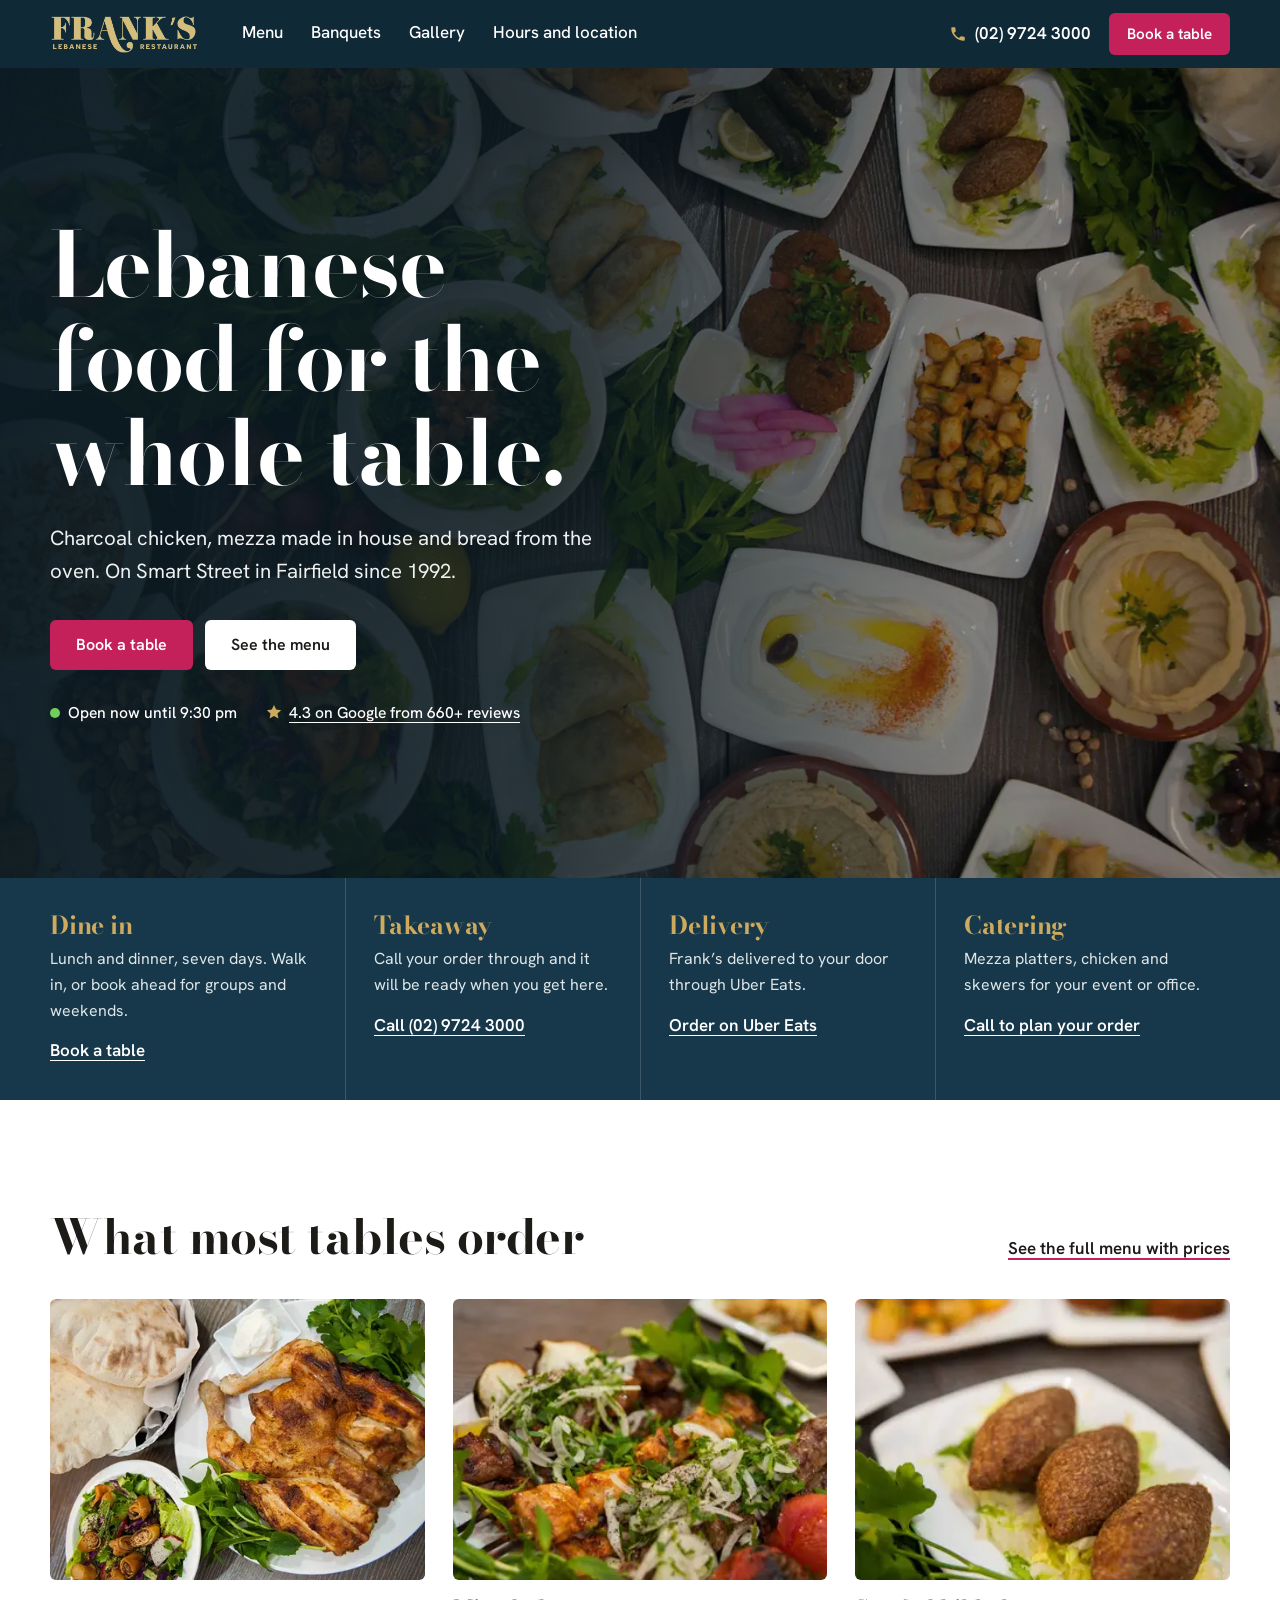
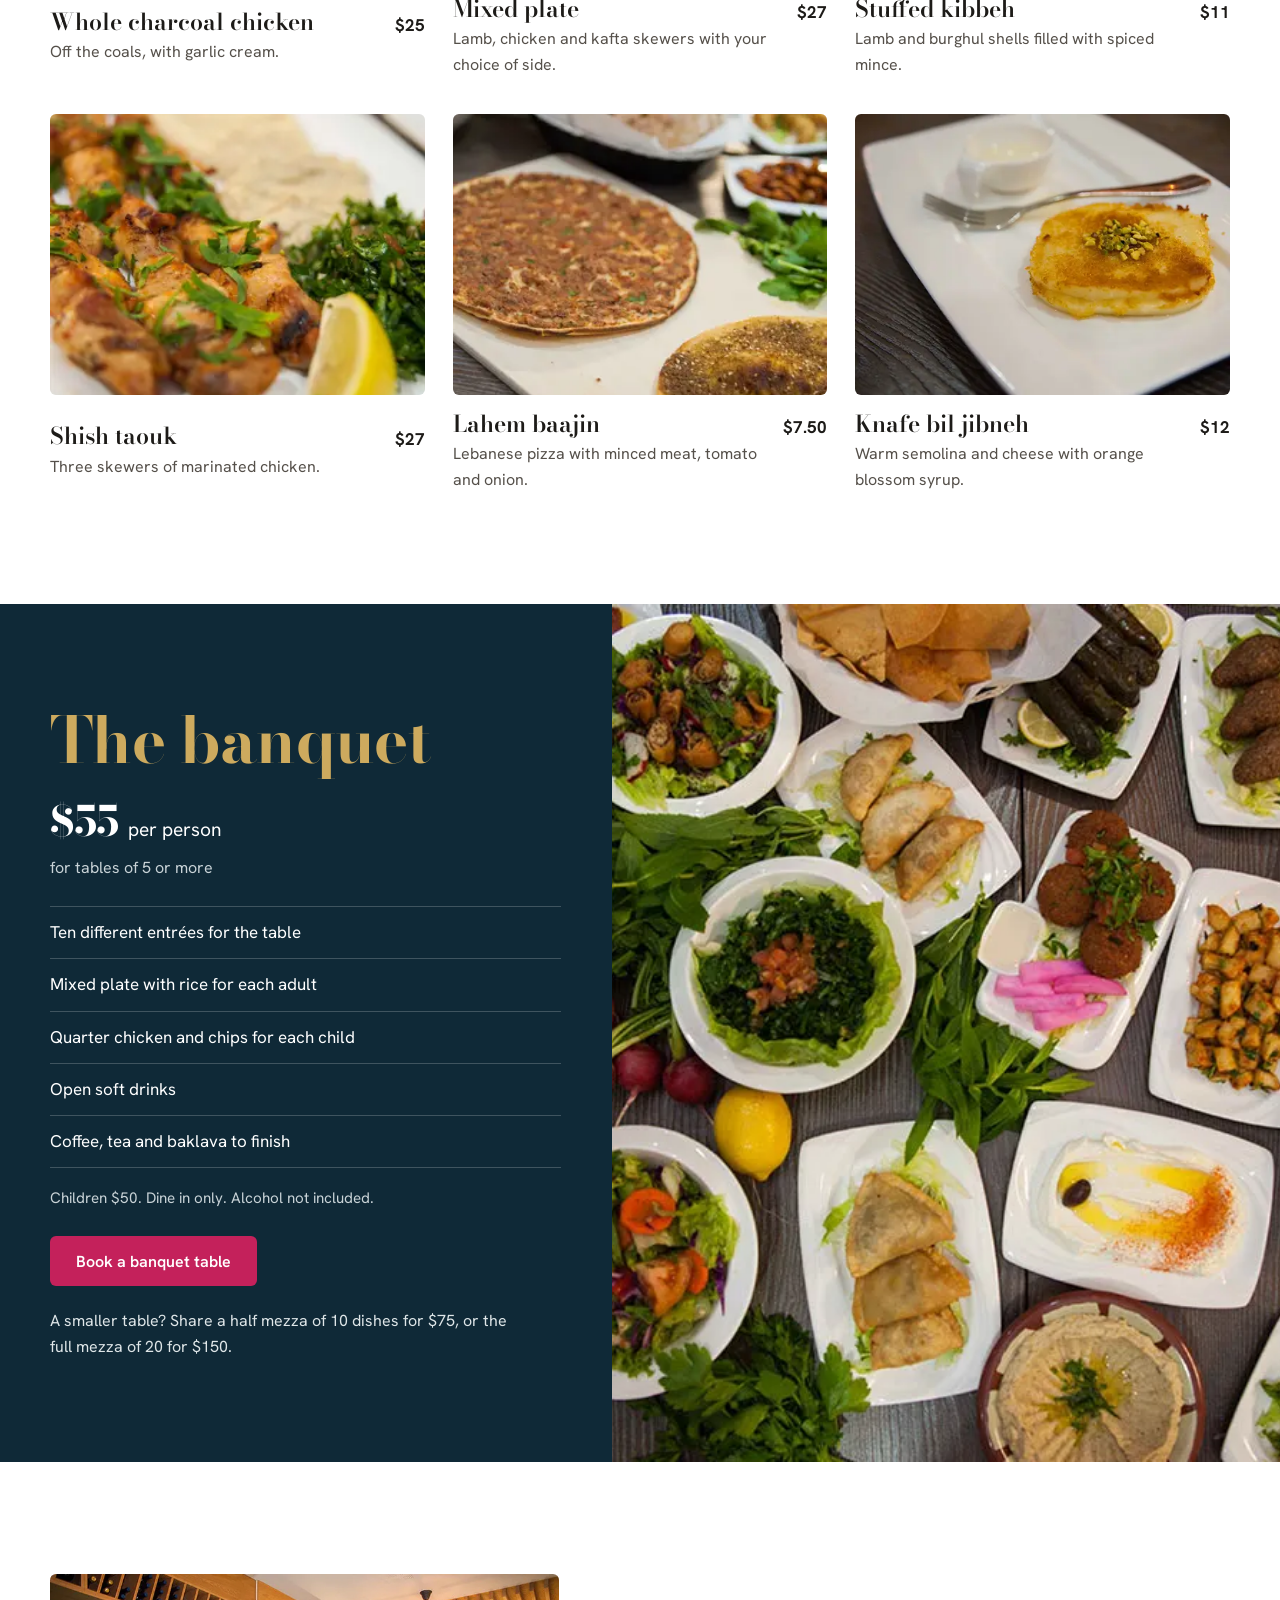
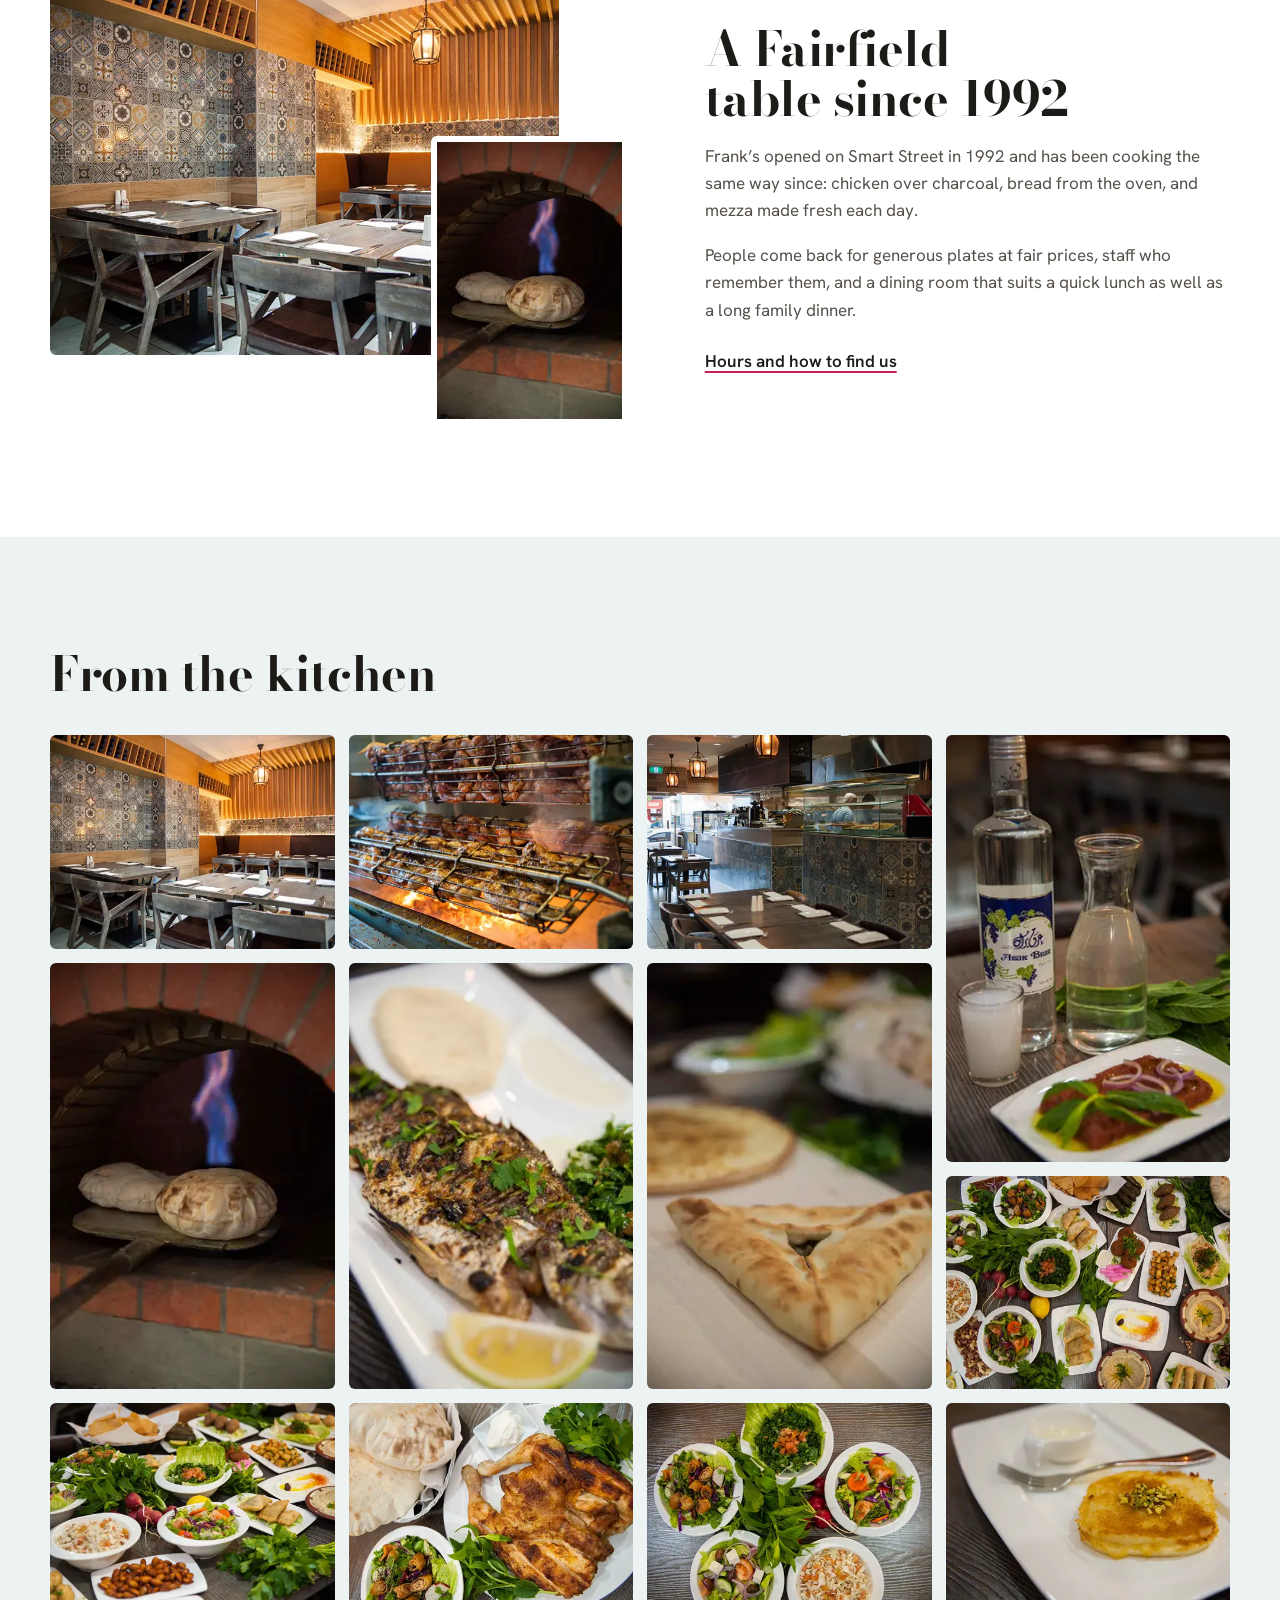
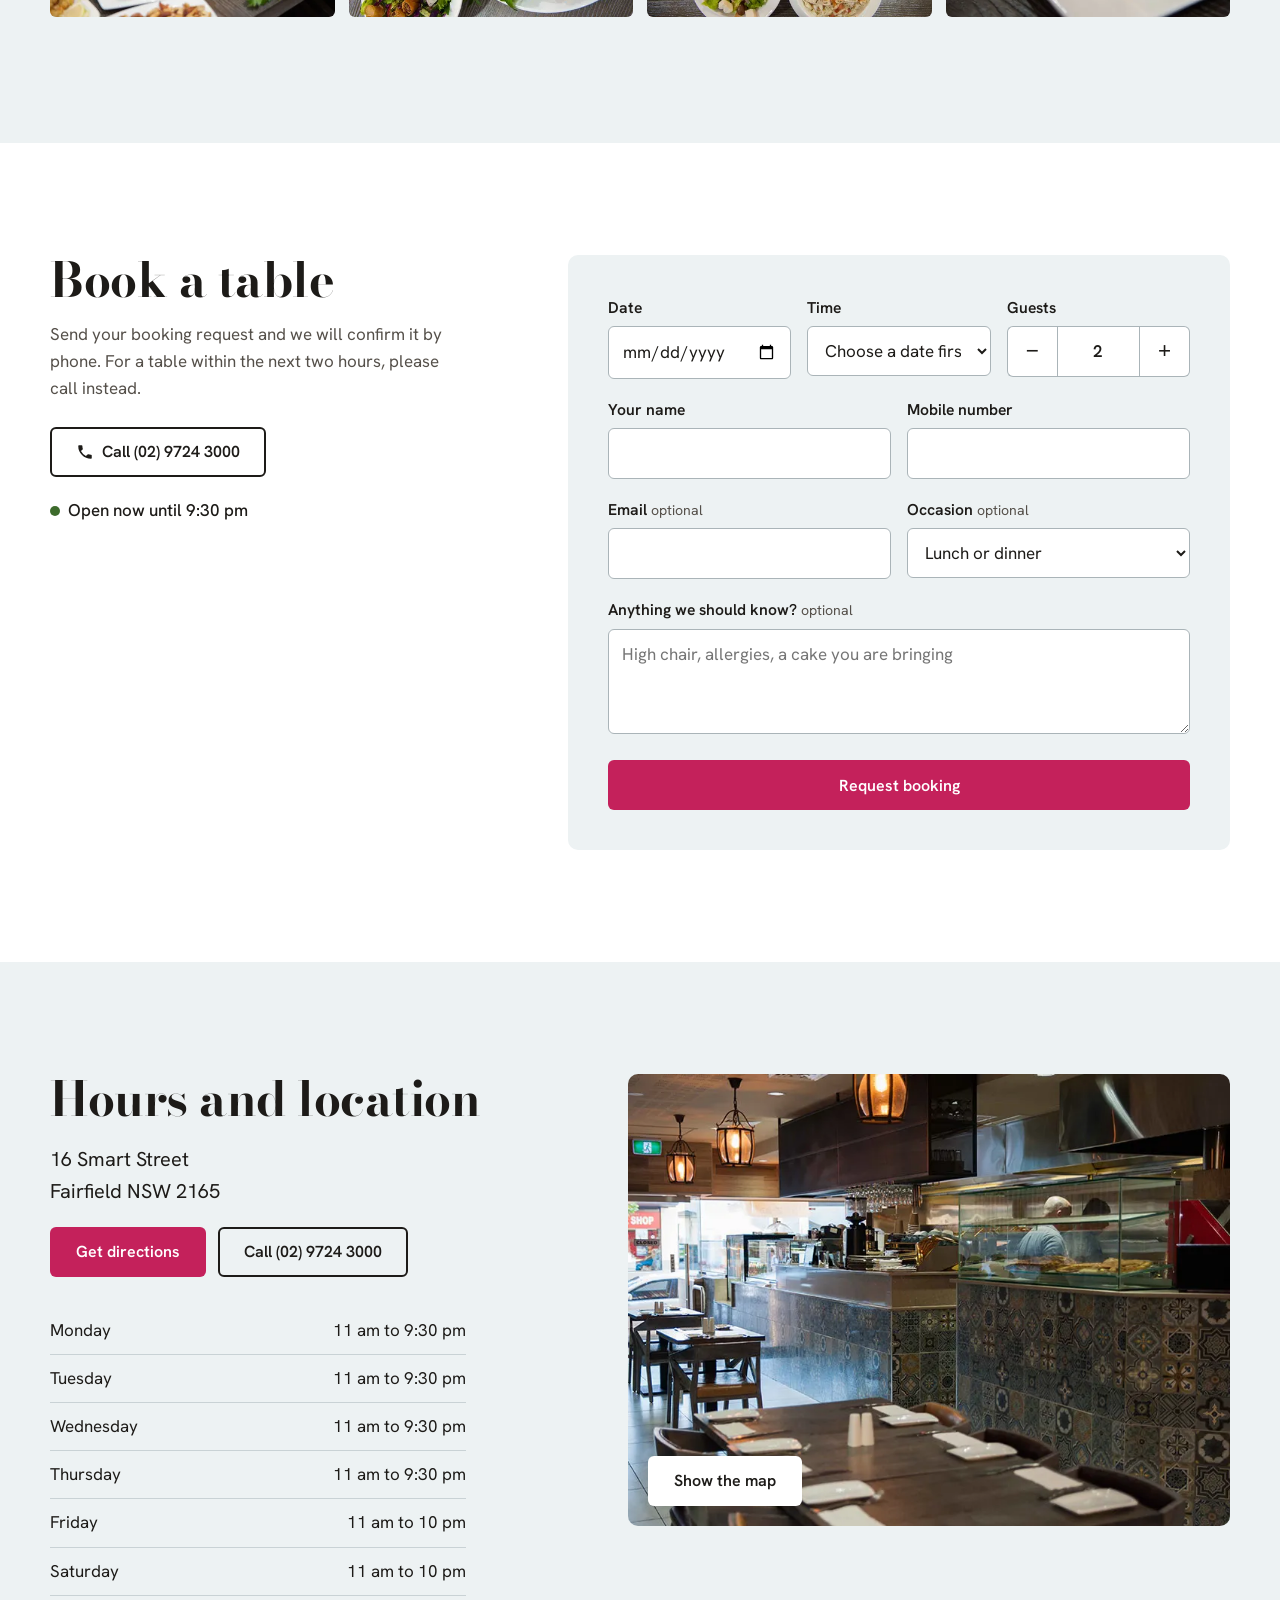
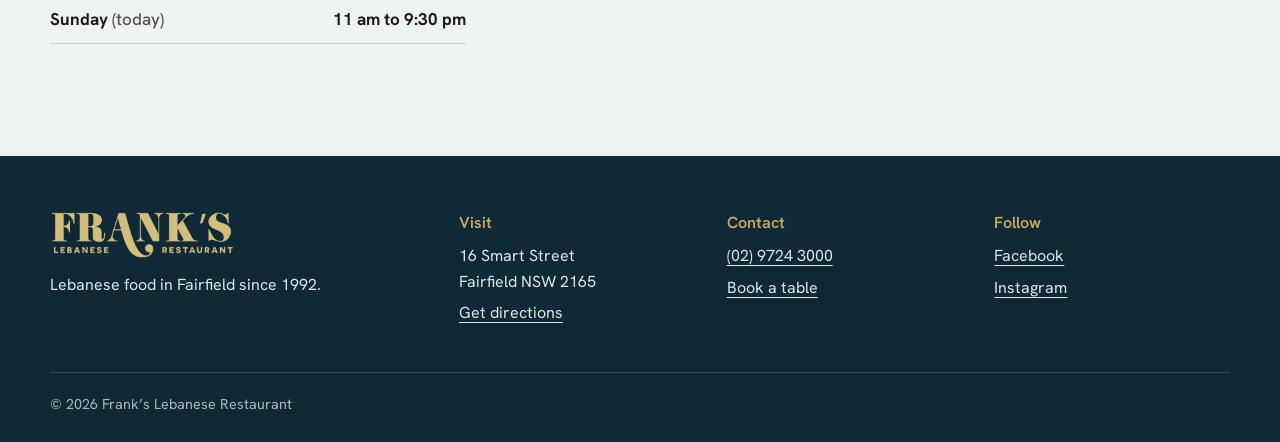
==== index.html @ d0ade301 "Frank's Lebanese Restaurant demo site" ====
<!doctype html>
<html lang="en-AU">
<head>
<meta charset="utf-8">
<meta name="viewport" content="width=device-width, initial-scale=1">
<title>Frank’s Lebanese Restaurant | Charcoal chicken and mezza in Fairfield</title>
<meta name="description" content="Lebanese charcoal chicken, mezza and banquets at 16 Smart Street, Fairfield NSW 2165. Open 7 days from 11 am. Book a table online or call (02) 9724 3000.">
<link rel="canonical" href="https://frankslebanesefood.com.au/">
<meta name="robots" content="noindex, nofollow">
<meta property="og:type" content="restaurant">
<meta property="og:title" content="Frank’s Lebanese Restaurant | Charcoal chicken and mezza in Fairfield">
<meta property="og:description" content="Lebanese charcoal chicken, mezza and banquets at 16 Smart Street, Fairfield NSW 2165. Open 7 days from 11 am. Book a table online or call (02) 9724 3000.">
<meta property="og:url" content="https://frankslebanesefood.com.au/">
<meta property="og:image" content="https://frankslebanesefood.com.au/assets/img/share.jpg">
<meta name="theme-color" content="#0f2937">
<link rel="icon" href="assets/img/favicon.svg" type="image/svg+xml">
<link rel="preconnect" href="https://fonts.googleapis.com">
<link rel="preconnect" href="https://fonts.gstatic.com" crossorigin>
<link rel="stylesheet" href="https://fonts.googleapis.com/css2?family=Bodoni+Moda:opsz,wght@6..96,500..800&family=Hanken+Grotesk:wght@400;500;600;700&display=swap">
<link rel="stylesheet" href="assets/css/site.css">
<link rel="preload" as="image" href="assets/img/hero-1800.webp" imagesrcset="assets/img/hero-1000.webp 1000w, assets/img/hero-1800.webp 1800w" imagesizes="100vw">
<script type="application/ld+json">{"@context":"https://schema.org","@type":"Restaurant","name":"Frank’s Lebanese Restaurant","url":"https://frankslebanesefood.com.au","image":"https://frankslebanesefood.com.au/assets/img/share.jpg","telephone":"+61297243000","servesCuisine":["Lebanese","Middle Eastern"],"priceRange":"$$","acceptsReservations":true,"hasMenu":"https://frankslebanesefood.com.au/menu.html","address":{"@type":"PostalAddress","streetAddress":"16 Smart Street","addressLocality":"Fairfield","addressRegion":"NSW","postalCode":"2165","addressCountry":"AU"},"openingHoursSpecification":[{"@type":"OpeningHoursSpecification","dayOfWeek":"Monday","opens":"11:00","closes":"21:30"},{"@type":"OpeningHoursSpecification","dayOfWeek":"Tuesday","opens":"11:00","closes":"21:30"},{"@type":"OpeningHoursSpecification","dayOfWeek":"Wednesday","opens":"11:00","closes":"21:30"},{"@type":"OpeningHoursSpecification","dayOfWeek":"Thursday","opens":"11:00","closes":"21:30"},{"@type":"OpeningHoursSpecification","dayOfWeek":"Friday","opens":"11:00","closes":"22:00"},{"@type":"OpeningHoursSpecification","dayOfWeek":"Saturday","opens":"11:00","closes":"22:00"},{"@type":"OpeningHoursSpecification","dayOfWeek":"Sunday","opens":"11:00","closes":"21:30"}],"sameAs":["https://www.facebook.com/Frankslebaneserestaurant/","https://www.instagram.com/frankslebaneserestaurant/"]}</script>
</head>
<body>
<a class="skip" href="#main">Skip to content</a>
<header class="site-header">
  <div class="wrap header-row">
    <a class="logo" href="index.html" aria-label="Frank’s Lebanese Restaurant, home"><img src="assets/img/logo-gold.png" width="276" height="69" alt="Frank’s Lebanese Restaurant"></a>
    <nav class="main-nav" id="main-nav" aria-label="Main">
      <a href="menu.html">Menu</a>
      <a href="index.html#banquets">Banquets</a>
      <a href="index.html#gallery">Gallery</a>
      <a href="index.html#find-us">Hours and location</a>
    </nav>
    <div class="header-actions">
      <a class="header-phone" href="tel:+61297243000"><svg viewBox="0 0 24 24" aria-hidden="true"><path d="M6.6 10.8a15.1 15.1 0 0 0 6.6 6.6l2.2-2.2a1 1 0 0 1 1-.25 11.4 11.4 0 0 0 3.6.57 1 1 0 0 1 1 1V20a1 1 0 0 1-1 1A17 17 0 0 1 3 4a1 1 0 0 1 1-1h3.5a1 1 0 0 1 1 1c0 1.25.2 2.45.57 3.57a1 1 0 0 1-.25 1z"/></svg><span>(02) 9724 3000</span></a>
      <a class="btn btn-primary btn-small" href="index.html#book">Book a table</a>
      <button class="nav-toggle" type="button" aria-expanded="false" aria-controls="main-nav"><span class="sr">Open navigation</span><i></i><i></i><i></i></button>
    </div>
  </div>
</header>
<main id="main">

  <section class="hero">
    <img class="hero-img" src="assets/img/hero-1800.webp" srcset="assets/img/hero-1000.webp 1000w, assets/img/hero-1800.webp 1800w" sizes="100vw" alt="A table at Frank’s covered in mezza: hommus, tabbouleh, falafel, sambousek and salads" width="1800" height="1020" fetchpriority="high">
    <div class="wrap hero-inner">
      <h1>Lebanese food for the whole table.</h1>
      <p class="hero-lede">Charcoal chicken, mezza made in house and bread from the oven. On Smart Street in Fairfield since 1992.</p>
      <div class="hero-cta">
        <a class="btn btn-primary" href="#book">Book a table</a>
        <a class="btn btn-light" href="menu.html">See the menu</a>
      </div>
      <ul class="hero-facts">
        <li><span class="status" data-open-status>Open 7 days from 11 am</span></li>
        <li><a href="https://www.google.com/maps/search/?api=1&query=Frank%27s+Lebanese+Restaurant+16+Smart+Street+Fairfield+NSW" target="_blank" rel="noopener"><svg viewBox="0 0 24 24" aria-hidden="true"><path d="m12 2.5 2.9 6.2 6.6.8-4.9 4.6 1.3 6.6L12 17.4l-5.9 3.3 1.3-6.6-4.9-4.6 6.6-.8z"/></svg>4.3 on Google from 660+ reviews</a></li>
      </ul>
    </div>
  </section>

  <section class="ways" aria-label="Ways to eat with us">
    <div class="wrap ways-grid">
      <div class="way">
        <h2>Dine in</h2>
        <p>Lunch and dinner, seven days. Walk in, or book ahead for groups and weekends.</p>
        <a href="#book">Book a table</a>
      </div>
      <div class="way">
        <h2>Takeaway</h2>
        <p>Call your order through and it will be ready when you get here.</p>
        <a href="tel:+61297243000">Call (02) 9724 3000</a>
      </div>
      <div class="way">
        <h2>Delivery</h2>
        <p>Frank’s delivered to your door through Uber Eats.</p>
        <a href="https://www.ubereats.com/au/store/franks-lebanese-restaurant/kESv1DUtSOa2F_SLECMWgA" target="_blank" rel="noopener">Order on Uber Eats</a>
      </div>
      <div class="way">
        <h2>Catering</h2>
        <p>Mezza platters, chicken and skewers for your event or office.</p>
        <a href="tel:+61297243000">Call to plan your order</a>
      </div>
    </div>
  </section>

  <section class="section" id="favourites">
    <div class="wrap">
      <div class="section-head">
        <h2>What most tables order</h2>
        <a class="text-link" href="menu.html">See the full menu with prices</a>
      </div>
      <ul class="plates">
        <li class="plate">
          <img src="assets/img/photo-17-sm.webp" alt="Whole charcoal chicken" loading="lazy" width="480" height="600">
          <div class="plate-text"><h3>Whole charcoal chicken</h3><p>Off the coals, with garlic cream.</p></div>
          <span class="plate-price">$25</span>
        </li>
        <li class="plate">
          <img src="assets/img/photo-5-sm.webp" alt="Mixed plate" loading="lazy" width="480" height="600">
          <div class="plate-text"><h3>Mixed plate</h3><p>Lamb, chicken and kafta skewers with your choice of side.</p></div>
          <span class="plate-price">$27</span>
        </li>
        <li class="plate">
          <img src="assets/img/photo-10-sm.webp" alt="Stuffed kibbeh" loading="lazy" width="480" height="600">
          <div class="plate-text"><h3>Stuffed kibbeh</h3><p>Lamb and burghul shells filled with spiced mince.</p></div>
          <span class="plate-price">$11</span>
        </li>
        <li class="plate">
          <img src="assets/img/photo-7-sm.webp" alt="Shish taouk" loading="lazy" width="480" height="600">
          <div class="plate-text"><h3>Shish taouk</h3><p>Three skewers of marinated chicken.</p></div>
          <span class="plate-price">$27</span>
        </li>
        <li class="plate">
          <img src="assets/img/photo-20-sm.webp" alt="Lahem baajin" loading="lazy" width="480" height="600">
          <div class="plate-text"><h3>Lahem baajin</h3><p>Lebanese pizza with minced meat, tomato and onion.</p></div>
          <span class="plate-price">$7.50</span>
        </li>
        <li class="plate">
          <img src="assets/img/photo-24-sm.webp" alt="Knafe bil jibneh" loading="lazy" width="480" height="600">
          <div class="plate-text"><h3>Knafe bil jibneh</h3><p>Warm semolina and cheese with orange blossom syrup.</p></div>
          <span class="plate-price">$12</span>
        </li>
      </ul>
    </div>
  </section>

  <section class="banquet" id="banquets">
    <div class="wrap banquet-grid">
      <div class="banquet-copy">
        <h2>The banquet</h2>
        <p class="banquet-price"><strong>$55</strong> per person <span>for tables of 5 or more</span></p>
        <ul class="banquet-list">
          <li>Ten different entrées for the table</li>
          <li>Mixed plate with rice for each adult</li>
          <li>Quarter chicken and chips for each child</li>
          <li>Open soft drinks</li>
          <li>Coffee, tea and baklava to finish</li>
        </ul>
        <p class="fine">Children $50. Dine in only. Alcohol not included.</p>
        <a class="btn btn-primary" href="#book" data-occasion="Set banquet">Book a banquet table</a>
        <p class="banquet-alt">A smaller table? Share a half mezza of 10 dishes for $75, or the full mezza of 20 for $150.</p>
      </div>
      <figure class="banquet-photo">
        <img src="assets/img/photo-26.webp" alt="The full mezza: twenty plates of dips, salads, pastries and falafel" loading="lazy" width="800" height="600">
      </figure>
    </div>
  </section>

  <section class="section story" id="story">
    <div class="wrap story-grid">
      <figure class="story-photos">
        <img src="assets/img/photo-1.webp" alt="The dining room at Frank’s" loading="lazy" width="800" height="600">
        <img src="assets/img/photo-33-sm.webp" alt="Bread baking in the oven" loading="lazy" width="320" height="480">
      </figure>
      <div class="story-copy">
        <h2>A Fairfield table since 1992</h2>
        <p>Frank’s opened on Smart Street in 1992 and has been cooking the same way since: chicken over charcoal, bread from the oven, and mezza made fresh each day.</p>
        <p>People come back for generous plates at fair prices, staff who remember them, and a dining room that suits a quick lunch as well as a long family dinner.</p>
        <a class="text-link" href="#find-us">Hours and how to find us</a>
      </div>
    </div>
  </section>

  <section class="section section-tint" id="gallery">
    <div class="wrap">
      <div class="section-head"><h2>From the kitchen</h2></div>
      <div class="shots">
        <button type="button" class="shot" data-full="assets/img/photo-1.webp" data-index="0"><img src="assets/img/photo-1-sm.webp" alt="The dining room at Frank’s, with patterned tiles and timber booths" loading="lazy"></button>
        <button type="button" class="shot" data-full="assets/img/photo-33.webp" data-index="1"><img src="assets/img/photo-33-sm.webp" alt="Lebanese bread puffing in the oven" loading="lazy"></button>
        <button type="button" class="shot" data-full="assets/img/photo-14.webp" data-index="2"><img src="assets/img/photo-14-sm.webp" alt="A table covered in mezza plates" loading="lazy"></button>
        <button type="button" class="shot" data-full="assets/img/photo-32.webp" data-index="3"><img src="assets/img/photo-32-sm.webp" alt="Chickens turning over charcoal" loading="lazy"></button>
        <button type="button" class="shot" data-full="assets/img/photo-8.webp" data-index="4"><img src="assets/img/photo-8-sm.webp" alt="Grilled whole fish with lemon" loading="lazy"></button>
        <button type="button" class="shot" data-full="assets/img/photo-17.webp" data-index="5"><img src="assets/img/photo-17-sm.webp" alt="Whole charcoal chicken with bread and salad" loading="lazy"></button>
        <button type="button" class="shot" data-full="assets/img/photo-19.webp" data-index="6"><img src="assets/img/photo-19-sm.webp" alt="The counter and grill at Frank’s" loading="lazy"></button>
        <button type="button" class="shot" data-full="assets/img/photo-21.webp" data-index="7"><img src="assets/img/photo-21-sm.webp" alt="Fatayer fresh from the oven" loading="lazy"></button>
        <button type="button" class="shot" data-full="assets/img/photo-4.webp" data-index="8"><img src="assets/img/photo-4-sm.webp" alt="Bowls of salad around a bunch of fresh herbs" loading="lazy"></button>
        <button type="button" class="shot" data-full="assets/img/photo-27.webp" data-index="9"><img src="assets/img/photo-27-sm.webp" alt="Arak served with ice and water" loading="lazy"></button>
        <button type="button" class="shot" data-full="assets/img/photo-26.webp" data-index="10"><img src="assets/img/photo-26-sm.webp" alt="The full mezza seen from above" loading="lazy"></button>
        <button type="button" class="shot" data-full="assets/img/photo-24.webp" data-index="11"><img src="assets/img/photo-24-sm.webp" alt="Knafe topped with pistachio" loading="lazy"></button>
      </div>
    </div>
  </section>

  <section class="section book" id="book">
    <div class="wrap book-grid">
      <div class="book-intro">
        <h2>Book a table</h2>
        <p>Send your booking request and we will confirm it by phone. For a table within the next two hours, please call instead.</p>
        <a class="btn btn-outline" href="tel:+61297243000"><svg viewBox="0 0 24 24" aria-hidden="true"><path d="M6.6 10.8a15.1 15.1 0 0 0 6.6 6.6l2.2-2.2a1 1 0 0 1 1-.25 11.4 11.4 0 0 0 3.6.57 1 1 0 0 1 1 1V20a1 1 0 0 1-1 1A17 17 0 0 1 3 4a1 1 0 0 1 1-1h3.5a1 1 0 0 1 1 1c0 1.25.2 2.45.57 3.57a1 1 0 0 1-.25 1z"/></svg>Call (02) 9724 3000</a>
        <p class="status-line"><span class="status status-dark" data-open-status></span></p>
      </div>
      <form class="book-form" name="booking" method="POST" action="thanks.html" data-netlify="true" netlify-honeypot="bot-field" novalidate>
        <input type="hidden" name="form-name" value="booking">
        <p class="hp"><label>Leave this empty <input name="bot-field" tabindex="-1" autocomplete="off"></label></p>
        <div class="field-row">
          <div class="field">
            <label for="b-date">Date</label>
            <input id="b-date" name="date" type="date" required>
            <p class="error" data-error-for="date"></p>
          </div>
          <div class="field">
            <label for="b-time">Time</label>
            <select id="b-time" name="time" required><option value="">Choose a date first</option></select>
            <p class="error" data-error-for="time"></p>
          </div>
          <div class="field field-guests">
            <label for="b-guests">Guests</label>
            <div class="stepper">
              <button type="button" data-step="-1" aria-label="One fewer guest">−</button>
              <input id="b-guests" name="guests" type="number" inputmode="numeric" min="1" max="30" value="2" required>
              <button type="button" data-step="1" aria-label="One more guest">+</button>
            </div>
            <p class="error" data-error-for="guests"></p>
          </div>
        </div>
        <p class="hint" data-banquet-hint hidden>With 5 or more you can have the set banquet at $55 per person. Choose it under “Occasion”.</p>
        <div class="field-row">
          <div class="field">
            <label for="b-name">Your name</label>
            <input id="b-name" name="name" type="text" autocomplete="name" required>
            <p class="error" data-error-for="name"></p>
          </div>
          <div class="field">
            <label for="b-phone">Mobile number</label>
            <input id="b-phone" name="phone" type="tel" autocomplete="tel" inputmode="tel" required>
            <p class="error" data-error-for="phone"></p>
          </div>
        </div>
        <div class="field-row">
          <div class="field">
            <label for="b-email">Email <span class="optional">optional</span></label>
            <input id="b-email" name="email" type="email" autocomplete="email">
            <p class="error" data-error-for="email"></p>
          </div>
          <div class="field">
            <label for="b-occasion">Occasion <span class="optional">optional</span></label>
            <select id="b-occasion" name="occasion">
              <option value="">Lunch or dinner</option>
              <option>Set banquet</option>
              <option>Birthday or celebration</option>
              <option>Function or large group</option>
            </select>
          </div>
        </div>
        <div class="field">
          <label for="b-notes">Anything we should know? <span class="optional">optional</span></label>
          <textarea id="b-notes" name="notes" rows="3" placeholder="High chair, allergies, a cake you are bringing"></textarea>
        </div>
        <button class="btn btn-primary btn-block" type="submit">Request booking</button>
        <p class="form-error" role="alert" hidden></p>
      </form>
      <div class="book-done" role="status" tabindex="-1" hidden>
        <h3>Booking request sent</h3>
        <p data-done-summary></p>
        <p class="hint" data-demo-note hidden>This is a preview of the new website, so no booking was sent. Once the site is live, this request goes straight to the restaurant’s email.</p>
        <p>We will call you to confirm. If you do not hear from us within a few hours, call <a href="tel:+61297243000">(02) 9724 3000</a>.</p>
        <button class="btn btn-outline" type="button" data-book-again>Make another booking</button>
      </div>
    </div>
  </section>

  <section class="section find" id="find-us">
    <div class="wrap find-grid">
      <div>
        <h2>Hours and location</h2>
        <p class="find-address">16 Smart Street<br>Fairfield NSW 2165</p>
        <div class="find-actions">
          <a class="btn btn-primary" href="https://www.google.com/maps/dir/?api=1&destination=Frank%27s+Lebanese+Restaurant%2C+16+Smart+Street%2C+Fairfield+NSW+2165" target="_blank" rel="noopener">Get directions</a>
          <a class="btn btn-outline" href="tel:+61297243000">Call (02) 9724 3000</a>
        </div>
        <table class="hours">
          <caption class="sr">Opening hours</caption>
          <tbody>
          <tr data-day="0"><th scope="row">Monday</th><td>11 am to 9:30 pm</td></tr>
          <tr data-day="1"><th scope="row">Tuesday</th><td>11 am to 9:30 pm</td></tr>
          <tr data-day="2"><th scope="row">Wednesday</th><td>11 am to 9:30 pm</td></tr>
          <tr data-day="3"><th scope="row">Thursday</th><td>11 am to 9:30 pm</td></tr>
          <tr data-day="4"><th scope="row">Friday</th><td>11 am to 10 pm</td></tr>
          <tr data-day="5"><th scope="row">Saturday</th><td>11 am to 10 pm</td></tr>
          <tr data-day="6"><th scope="row">Sunday</th><td>11 am to 9:30 pm</td></tr>
          </tbody>
        </table>
      </div>
      <div class="map" data-map="https://www.google.com/maps?q=Frank%27s+Lebanese+Restaurant%2C+16+Smart+Street%2C+Fairfield+NSW+2165&amp;output=embed">
        <img src="assets/img/photo-19.webp" alt="Inside Frank’s, looking towards the counter and the street" loading="lazy" width="800" height="600">
        <button type="button" class="btn btn-light">Show the map</button>
      </div>
    </div>
  </section>

</main>
<dialog class="lightbox" aria-label="Photo">
  <button type="button" class="lightbox-close" aria-label="Close photo">×</button>
  <button type="button" class="lightbox-nav lightbox-prev" aria-label="Previous photo">‹</button>
  <img alt="">
  <button type="button" class="lightbox-nav lightbox-next" aria-label="Next photo">›</button>
</dialog>
<footer class="site-footer">
  <div class="wrap footer-grid">
    <div>
      <img src="assets/img/logo-gold.png" width="184" height="46" alt="Frank’s Lebanese Restaurant" loading="lazy">
      <p>Lebanese food in Fairfield since 1992.</p>
    </div>
    <div>
      <h2>Visit</h2>
      <p>16 Smart Street<br>Fairfield NSW 2165</p>
      <p><a href="https://www.google.com/maps/dir/?api=1&destination=Frank%27s+Lebanese+Restaurant%2C+16+Smart+Street%2C+Fairfield+NSW+2165" target="_blank" rel="noopener">Get directions</a></p>
    </div>
    <div>
      <h2>Contact</h2>
      <p><a href="tel:+61297243000">(02) 9724 3000</a></p>
      <p><a href="index.html#book">Book a table</a></p>
    </div>
    <div>
      <h2>Follow</h2>
      <p><a href="https://www.facebook.com/Frankslebaneserestaurant/" target="_blank" rel="noopener">Facebook</a></p>
      <p><a href="https://www.instagram.com/frankslebaneserestaurant/" target="_blank" rel="noopener">Instagram</a></p>
    </div>
  </div>
  <div class="wrap footer-base"><p>© <span data-year>2026</span> Frank’s Lebanese Restaurant</p></div>
</footer>
<nav class="action-bar" aria-label="Quick actions">
  <a href="tel:+61297243000"><svg viewBox="0 0 24 24" aria-hidden="true"><path d="M6.6 10.8a15.1 15.1 0 0 0 6.6 6.6l2.2-2.2a1 1 0 0 1 1-.25 11.4 11.4 0 0 0 3.6.57 1 1 0 0 1 1 1V20a1 1 0 0 1-1 1A17 17 0 0 1 3 4a1 1 0 0 1 1-1h3.5a1 1 0 0 1 1 1c0 1.25.2 2.45.57 3.57a1 1 0 0 1-.25 1z"/></svg><span>Call</span></a>
  <a href="menu.html"><svg viewBox="0 0 24 24" aria-hidden="true"><path d="M6 2h12a2 2 0 0 1 2 2v16a2 2 0 0 1-2 2H6a2 2 0 0 1-2-2V4a2 2 0 0 1 2-2zm2 5v2h8V7zm0 4v2h8v-2zm0 4v2h5v-2z"/></svg><span>Menu</span></a>
  <a href="https://www.google.com/maps/dir/?api=1&destination=Frank%27s+Lebanese+Restaurant%2C+16+Smart+Street%2C+Fairfield+NSW+2165" target="_blank" rel="noopener"><svg viewBox="0 0 24 24" aria-hidden="true"><path d="M12 2a7 7 0 0 1 7 7c0 5.25-7 13-7 13S5 14.25 5 9a7 7 0 0 1 7-7zm0 4.5A2.5 2.5 0 1 0 12 11.5 2.5 2.5 0 0 0 12 6.5z"/></svg><span>Directions</span></a>
  <a class="action-book" href="index.html#book"><svg viewBox="0 0 24 24" aria-hidden="true"><path d="M7 2a1 1 0 0 1 1 1v1h8V3a1 1 0 1 1 2 0v1h1a2 2 0 0 1 2 2v13a2 2 0 0 1-2 2H5a2 2 0 0 1-2-2V6a2 2 0 0 1 2-2h1V3a1 1 0 0 1 1-1zm12 8H5v9h14zM8 12.5h3v3H8z"/></svg><span>Book</span></a>
</nav>
<script id="site-data" type="application/json">{"hours":[{"day":"Monday","open":"11:00","close":"21:30"},{"day":"Tuesday","open":"11:00","close":"21:30"},{"day":"Wednesday","open":"11:00","close":"21:30"},{"day":"Thursday","open":"11:00","close":"21:30"},{"day":"Friday","open":"11:00","close":"22:00"},{"day":"Saturday","open":"11:00","close":"22:00"},{"day":"Sunday","open":"11:00","close":"21:30"}],"booking":{"slotMinutes":30,"lastBookingMinutesBeforeClose":60,"maxGuestsOnline":30},"phone":"(02) 9724 3000","demo":true}</script>
<script src="assets/js/site.js" defer></script>
</body>
</html>
---- assets/css/site.css ----
:root {
  --ink: #1d1b18;
  --ink-soft: #55504a;
  --tile: #17384a;
  --tile-deep: #0f2937;
  --tile-tint: #edf2f3;
  --brass: #cdaa5e;
  --turnip: #c4215b;
  --turnip-dark: #a3184a;
  --parsley: #3d6b2c;
  --plate: #ffffff;
  --line: #d9dedf;
  --display: "Bodoni Moda", "Didot", "Bodoni MT", Georgia, serif;
  --body: "Hanken Grotesk", system-ui, -apple-system, "Segoe UI", sans-serif;
  --header-h: 68px;
  --radius: 6px;
}

*, *::before, *::after { box-sizing: border-box; }
html { scroll-behavior: smooth; -webkit-text-size-adjust: 100%; }
body {
  margin: 0;
  font-family: var(--body);
  font-size: 1.0625rem;
  line-height: 1.6;
  color: var(--ink);
  background: var(--plate);
}
img { max-width: 100%; height: auto; display: block; }
a { color: inherit; }
h1, h2, h3, p, ul, figure { margin: 0; }
ul { padding: 0; list-style: none; }
h1, h2 { font-family: var(--display); font-weight: 700; line-height: 1.05; letter-spacing: -0.01em; text-wrap: balance; }
h2 { font-size: clamp(2rem, 4.5vw, 3rem); }
[id] { scroll-margin-top: calc(var(--header-h) + 16px); }
:focus-visible { outline: 3px solid var(--brass); outline-offset: 3px; border-radius: 2px; }
[hidden] { display: none !important; }

.sr { position: absolute; width: 1px; height: 1px; overflow: hidden; clip-path: inset(50%); white-space: nowrap; }
.skip { position: absolute; left: 8px; top: -60px; z-index: 100; background: var(--plate); padding: 10px 14px; border-radius: var(--radius); }
.skip:focus { top: 8px; }
.wrap { width: min(1180px, 100% - 40px); margin-inline: auto; }

/* Buttons */
.btn {
  display: inline-flex; align-items: center; justify-content: center; gap: 8px;
  min-height: 50px; padding: 12px 24px;
  font: 600 1rem/1.2 var(--body); text-decoration: none; text-align: center;
  border: 2px solid transparent; border-radius: var(--radius); cursor: pointer;
  transition: background-color .15s, border-color .15s, color .15s;
}
.btn svg { width: 18px; height: 18px; fill: currentColor; }
.btn-primary { background: var(--turnip); color: #fff; }
.btn-primary:hover { background: var(--turnip-dark); }
.btn-light { background: #fff; color: var(--ink); }
.btn-light:hover { background: var(--tile-tint); }
.btn-outline { background: transparent; color: var(--ink); border-color: var(--ink); }
.btn-outline:hover { background: var(--ink); color: #fff; }
.btn-small { min-height: 42px; padding: 8px 16px; font-size: .95rem; }
.btn-block { width: 100%; }
.text-link { font-weight: 600; text-underline-offset: 4px; text-decoration-thickness: 2px; text-decoration-color: var(--turnip); }
.text-link:hover { color: var(--turnip-dark); }

/* Header */
.site-header { position: sticky; top: 0; z-index: 50; background: var(--tile-deep); color: #fff; }
.header-row { display: flex; align-items: center; gap: 20px; height: var(--header-h); }
.logo img { width: 148px; }
.main-nav { display: flex; gap: 28px; margin-left: 24px; }
.main-nav a { text-decoration: none; font-weight: 500; padding: 8px 0; border-bottom: 2px solid transparent; }
.main-nav a:hover, .main-nav a[aria-current] { border-bottom-color: var(--brass); }
.header-actions { margin-left: auto; display: flex; align-items: center; gap: 18px; }
.header-phone { display: inline-flex; align-items: center; gap: 8px; text-decoration: none; font-weight: 600; white-space: nowrap; }
.header-phone svg { width: 18px; height: 18px; fill: var(--brass); }
.nav-toggle { display: none; width: 44px; height: 44px; background: none; border: 0; padding: 10px; cursor: pointer; }
.nav-toggle i { display: block; height: 2px; background: #fff; margin: 5px 0; border-radius: 2px; }

/* Hero */
.hero { position: relative; color: #fff; background: var(--tile-deep); isolation: isolate; }
.hero-img { position: absolute; inset: 0; width: 100%; height: 100%; object-fit: cover; z-index: -2; }
.hero::after { content: ""; position: absolute; inset: 0; z-index: -1; background: linear-gradient(90deg, rgba(10, 26, 35, .93) 0%, rgba(10, 26, 35, .78) 42%, rgba(10, 26, 35, .15) 78%); }
.hero-inner { padding-block: clamp(72px, 13vw, 150px); }
.hero h1 { font-size: clamp(2.7rem, 7.4vw, 5.6rem); max-width: 11ch; font-weight: 700; }
.hero-lede { margin-top: 22px; font-size: clamp(1.1rem, 1.6vw, 1.3rem); max-width: 34rem; color: #eef1f2; }
.hero-cta { margin-top: 32px; display: flex; flex-wrap: wrap; gap: 12px; }
.hero-facts { margin-top: 30px; display: flex; flex-wrap: wrap; gap: 10px 28px; font-size: .98rem; font-weight: 500; }
.hero-facts a { display: inline-flex; align-items: center; gap: 6px; text-underline-offset: 4px; }
.hero-facts svg { width: 18px; height: 18px; fill: var(--brass); }
.status { display: inline-flex; align-items: center; gap: 8px; }
.status::before { content: ""; width: 10px; height: 10px; border-radius: 50%; background: #a9b4b8; flex: none; }
.status.is-open::before { background: #6fcf5a; }
.status.is-closed::before { background: #f08a8a; }
.status-dark.is-open::before { background: var(--parsley); }
.status-dark.is-closed::before { background: var(--turnip); }

/* Ways */
.ways { background: var(--tile); color: #fff; }
.ways-grid { display: grid; grid-template-columns: repeat(4, 1fr); }
.way { padding: 34px 28px 36px; border-left: 1px solid rgba(255, 255, 255, .16); }
.way:first-child { border-left: 0; padding-left: 0; }
.way h2 { font-size: 1.55rem; color: var(--brass); }
.way p { margin: 8px 0 14px; color: #dfe6e8; font-size: 1rem; }
.way a { font-weight: 600; text-underline-offset: 4px; }

/* Sections */
.section { padding-block: clamp(64px, 9vw, 112px); }
.section-tint { background: var(--tile-tint); }
.section-head { display: flex; flex-wrap: wrap; align-items: baseline; justify-content: space-between; gap: 12px 32px; margin-bottom: 36px; }

/* Signature plates */
.plates { display: grid; grid-template-columns: repeat(3, 1fr); gap: 36px 28px; }
.plate { display: grid; grid-template-columns: 1fr auto; gap: 4px 16px; align-items: start; }
.plate img { grid-column: 1 / -1; width: 100%; aspect-ratio: 4 / 3; object-fit: cover; border-radius: var(--radius); margin-bottom: 12px; }
.plate h3 { font-family: var(--display); font-size: 1.45rem; font-weight: 600; line-height: 1.15; }
.plate p { color: var(--ink-soft); font-size: 1rem; margin-top: 4px; }
.plate-price { font-weight: 700; font-variant-numeric: tabular-nums; padding-top: 3px; }

/* Banquet */
.banquet { background: var(--tile-deep); color: #fff; }
.banquet-grid { display: grid; grid-template-columns: 1fr 1.1fr; align-items: stretch; }
.banquet-copy { padding: clamp(56px, 8vw, 104px) clamp(0px, 4vw, 64px) clamp(56px, 8vw, 104px) 0; }
.banquet h2 { color: var(--brass); font-size: clamp(2.4rem, 5.5vw, 4rem); }
.banquet-price { margin-top: 14px; font-size: 1.2rem; }
.banquet-price strong { font-family: var(--display); font-size: 2.6rem; font-weight: 700; margin-right: 4px; }
.banquet-price span { display: block; color: #c9d3d7; font-size: 1rem; }
.banquet-list { margin: 26px 0 18px; border-top: 1px solid rgba(255, 255, 255, .2); }
.banquet-list li { padding: 12px 0; border-bottom: 1px solid rgba(255, 255, 255, .2); }
.fine { color: #c9d3d7; font-size: .95rem; margin-bottom: 26px; }
.banquet-alt { margin-top: 22px; color: #dfe6e8; font-size: 1rem; max-width: 30rem; }
.banquet-photo { margin-right: calc((100vw - min(1180px, 100vw - 40px)) / -2); }
.banquet-photo img { width: 100%; height: 100%; object-fit: cover; }

/* Story */
.story-grid { display: grid; grid-template-columns: 1.1fr 1fr; gap: clamp(32px, 6vw, 88px); align-items: center; }
.story-photos { position: relative; padding: 0 12% 12% 0; }
.story-photos img:first-child { border-radius: var(--radius); width: 100%; }
.story-photos img:last-child { position: absolute; right: 0; bottom: 0; width: 34%; border: 6px solid var(--plate); border-radius: var(--radius); }
.story-copy p { margin-top: 18px; color: var(--ink-soft); max-width: 34rem; }
.story-copy .text-link { display: inline-block; margin-top: 24px; }

/* Gallery */
.shots { columns: 4 220px; column-gap: 14px; }
.shot { display: block; width: 100%; padding: 0; margin: 0 0 14px; border: 0; background: none; cursor: zoom-in; break-inside: avoid; border-radius: var(--radius); overflow: hidden; }
.shot img { width: 100%; transition: transform .3s; }
.shot:hover img { transform: scale(1.03); }
.lightbox { border: 0; padding: 0; background: transparent; max-width: 100vw; max-height: 100vh; width: 100vw; height: 100vh; }
.lightbox[open] { display: grid; place-items: center; }
.lightbox::backdrop { background: rgba(8, 18, 24, .93); }
.lightbox img { max-width: min(92vw, 1100px); max-height: 86vh; border-radius: var(--radius); }
.lightbox button { position: fixed; background: rgba(255, 255, 255, .12); color: #fff; border: 0; width: 52px; height: 52px; border-radius: 50%; font-size: 1.9rem; line-height: 1; cursor: pointer; }
.lightbox button:hover { background: rgba(255, 255, 255, .25); }
.lightbox-close { top: 16px; right: 16px; }
.lightbox-prev { left: 16px; top: 50%; translate: 0 -50%; }
.lightbox-next { right: 16px; top: 50%; translate: 0 -50%; }

/* Booking */
.book-grid { display: grid; grid-template-columns: 1fr 1.5fr; gap: clamp(32px, 6vw, 80px); align-items: start; }
.book-intro p { margin: 16px 0 24px; color: var(--ink-soft); max-width: 26rem; }
.book-intro .status-line { margin-top: 20px; font-weight: 500; color: var(--ink); }
.book-form, .book-done { background: var(--tile-tint); border-radius: 10px; padding: clamp(22px, 3.5vw, 40px); }
.hp { position: absolute; left: -9999px; }
.field-row { display: grid; grid-template-columns: repeat(auto-fit, minmax(170px, 1fr)); gap: 16px; }
.field { margin-bottom: 18px; min-width: 0; }
.field label { display: block; font-weight: 600; font-size: .98rem; margin-bottom: 6px; }
.optional { font-weight: 400; color: var(--ink-soft); font-size: .88rem; }
.field input, .field select, .field textarea {
  width: 100%; min-height: 50px; padding: 11px 13px;
  font: inherit; color: var(--ink); background: #fff;
  border: 1.5px solid #aab4b8; border-radius: var(--radius);
}
.field textarea { resize: vertical; }
.field input:focus, .field select:focus, .field textarea:focus { outline: 3px solid var(--brass); outline-offset: 1px; border-color: var(--tile); }
.field [aria-invalid="true"] { border-color: var(--turnip); }
.error { color: var(--turnip-dark); font-size: .92rem; font-weight: 500; margin-top: 5px; }
.error:empty { display: none; }
.stepper { display: grid; grid-template-columns: 50px 1fr 50px; }
.stepper button { font-size: 1.4rem; background: #fff; border: 1.5px solid #aab4b8; cursor: pointer; color: var(--ink); }
.stepper button:first-child { border-radius: var(--radius) 0 0 var(--radius); border-right: 0; }
.stepper button:last-child { border-radius: 0 var(--radius) var(--radius) 0; border-left: 0; }
.stepper button:hover { background: var(--tile); color: #fff; border-color: var(--tile); }
.stepper input { border-radius: 0; text-align: center; font-weight: 600; -moz-appearance: textfield; appearance: textfield; }
.stepper input::-webkit-inner-spin-button { -webkit-appearance: none; }
.hint { background: #fff; border-left: 4px solid var(--brass); padding: 12px 14px; margin: 0 0 18px; font-size: .98rem; border-radius: 0 var(--radius) var(--radius) 0; }
.form-error { margin-top: 14px; color: var(--turnip-dark); font-weight: 500; }
.book-done h3 { font-family: var(--display); font-size: 1.9rem; line-height: 1.1; }
.book-done p { margin: 14px 0; }
.book-done [data-done-summary] { font-weight: 600; font-size: 1.1rem; }

/* Find us */
.find { background: var(--tile-tint); }
.find-grid { display: grid; grid-template-columns: 1fr 1.2fr; gap: clamp(32px, 6vw, 80px); align-items: start; }
.find-address { font-size: 1.25rem; margin: 18px 0 20px; }
.find-actions { display: flex; flex-wrap: wrap; gap: 12px; margin-bottom: 30px; }
.hours { width: 100%; max-width: 26rem; border-collapse: collapse; font-variant-numeric: tabular-nums; }
.hours th, .hours td { padding: 10px 0; border-bottom: 1px solid #c9d2d5; text-align: left; font-weight: 400; }
.hours td { text-align: right; }
.hours .is-today th, .hours .is-today td { font-weight: 700; }
.hours .is-today th::after { content: " (today)"; font-weight: 500; color: var(--ink-soft); }
.map { position: relative; border-radius: 10px; overflow: hidden; aspect-ratio: 4 / 3; background: var(--tile); }
.map img, .map iframe { width: 100%; height: 100%; object-fit: cover; border: 0; display: block; }
.map .btn { position: absolute; left: 20px; bottom: 20px; }

/* Footer */
.site-footer { background: var(--tile-deep); color: #dfe6e8; padding-top: 56px; font-size: 1rem; }
.footer-grid { display: grid; grid-template-columns: 1.6fr 1fr 1fr 1fr; gap: 32px; }
.site-footer h2 { font: 600 1rem var(--body); letter-spacing: 0; color: var(--brass); margin-bottom: 10px; }
.site-footer p { margin-bottom: 6px; }
.site-footer img { margin-bottom: 14px; }
.site-footer a { text-underline-offset: 4px; }
.footer-base { margin-top: 40px; padding-block: 20px; border-top: 1px solid rgba(255, 255, 255, .15); font-size: .9rem; color: #a9b8bd; }
.action-bar { display: none; }

/* Simple pages */
.simple { min-height: 55vh; }
.simple h1 { font-size: clamp(2.2rem, 6vw, 3.6rem); margin-bottom: 18px; }
.simple-actions { margin-top: 28px; display: flex; flex-wrap: wrap; gap: 12px; }

/* Menu page */
.menu-hero { background: var(--tile-deep); color: #fff; padding-block: clamp(40px, 6vw, 72px); }
.menu-hero h1 { font-size: clamp(2.8rem, 7vw, 5rem); color: var(--brass); }
.menu-hero p { margin-top: 10px; max-width: 36rem; color: #dfe6e8; }
.menu-tools { position: sticky; top: var(--header-h); z-index: 40; background: var(--plate); border-bottom: 1px solid var(--line); box-shadow: 0 6px 14px -12px rgba(15, 41, 55, .5); }
.menu-tools .wrap { display: flex; align-items: center; gap: 20px; padding-block: 10px; }
.chips { display: flex; gap: 8px; overflow-x: auto; scrollbar-width: none; flex: 1; min-width: 0; padding: 2px; scroll-behavior: smooth; }
.chips::-webkit-scrollbar { display: none; }
.chips a { flex: none; padding: 9px 15px; border-radius: 999px; background: var(--tile-tint); text-decoration: none; font-weight: 500; font-size: .97rem; white-space: nowrap; }
.chips a:hover { background: #dbe4e6; }
.chips a.is-current { background: var(--tile); color: #fff; }
.menu-filters { display: flex; align-items: center; gap: 16px; flex: none; }
.search input { width: 190px; min-height: 42px; padding: 8px 12px; font: inherit; font-size: .97rem; border: 1.5px solid #aab4b8; border-radius: var(--radius); }
.toggle { display: inline-flex; align-items: center; gap: 8px; font-weight: 500; font-size: .97rem; cursor: pointer; white-space: nowrap; }
.toggle input { width: 20px; height: 20px; accent-color: var(--parsley); }
.menu-body { padding-block: 16px 80px; }
.menu-page [id] { scroll-margin-top: calc(var(--header-h) + 76px); }
.menu-section { padding-top: 48px; }
.menu-section > h2 { font-size: clamp(1.9rem, 4vw, 2.6rem); padding-bottom: 12px; border-bottom: 2px solid var(--ink); }
.menu-note { margin-top: 14px; color: var(--ink-soft); max-width: 46rem; }
.dishes { display: grid; grid-template-columns: 1fr 1fr; column-gap: 64px; margin-top: 8px; }
.dish { padding: 16px 0; border-bottom: 1px solid var(--line); break-inside: avoid; }
.dish-top { display: flex; align-items: baseline; gap: 10px; }
.dish h3 { font: 600 1.1rem/1.3 var(--body); }
.dots { flex: 1; border-bottom: 2px dotted #b9c2c5; min-width: 16px; translate: 0 -4px; }
.price { font-weight: 700; font-variant-numeric: tabular-nums; white-space: nowrap; display: inline-flex; gap: 14px; }
.price small { font-weight: 500; color: var(--ink-soft); font-size: .82rem; }
.dish p { color: var(--ink-soft); font-size: .98rem; margin-top: 3px; max-width: 34rem; }
.tag { display: inline-block; margin-left: 8px; padding: 1px 7px; border-radius: 999px; font: 700 .72rem/1.5 var(--body); vertical-align: 2px; }
.tag-v, .tag-vg { background: #e3efdc; color: #2c5120; }
.tag-hot { background: #fbe1e9; color: var(--turnip-dark); }
.drink-groups { display: grid; grid-template-columns: repeat(4, 1fr); gap: 28px; margin-top: 22px; }
.drink-groups h3 { font: 700 1rem var(--body); margin-bottom: 8px; }
.drink-groups li { padding: 5px 0; color: var(--ink-soft); }
.menu-empty { padding: 48px 0 0; font-weight: 600; }
.menu-legal { margin-top: 48px; padding: 18px 20px; background: var(--tile-tint); border-radius: var(--radius); font-size: .95rem; color: var(--ink-soft); }
.menu-legal .tag { margin-left: 0; }
.menu-cta { margin-top: 48px; padding: clamp(28px, 5vw, 48px); background: var(--tile-deep); color: #fff; border-radius: 10px; }
.menu-cta h2 { color: var(--brass); margin-bottom: 20px; }
.menu-cta div { display: flex; flex-wrap: wrap; gap: 12px; }
.menu-cta .btn-outline { color: #fff; border-color: rgba(255, 255, 255, .6); }
.menu-cta .btn-outline:hover { background: #fff; color: var(--ink); }

@media (max-width: 1020px) {
  .header-phone span { display: none; }
  .header-phone { width: 44px; height: 44px; justify-content: center; }
  .header-phone svg { width: 22px; height: 22px; }
  .ways-grid { grid-template-columns: 1fr 1fr; }
  .way { border-left: 0; padding: 26px 20px 26px 0; border-top: 1px solid rgba(255, 255, 255, .16); }
  .way:nth-child(-n+2) { border-top: 0; }
  .plates { grid-template-columns: 1fr 1fr; }
  .drink-groups { grid-template-columns: 1fr 1fr; }
  .menu-tools .wrap { flex-direction: column; align-items: stretch; gap: 8px; }
  .menu-filters { justify-content: space-between; }
  .search { flex: 1; }
  .search input { width: 100%; }
  .menu-page [id] { scroll-margin-top: calc(var(--header-h) + 128px); }
}

@media (max-width: 820px) {
  :root { --header-h: 60px; }
  body { padding-bottom: 66px; }
  .logo img { width: 124px; }
  .nav-toggle { display: block; }
  .header-actions { gap: 4px; }
  .header-actions .btn { display: none; }
  .main-nav { display: none; position: absolute; left: 0; right: 0; top: var(--header-h); margin: 0; flex-direction: column; gap: 0; background: var(--tile-deep); padding: 4px 20px 16px; border-top: 1px solid rgba(255, 255, 255, .15); }
  .main-nav.is-open { display: flex; }
  .main-nav a { padding: 14px 0; border-bottom: 1px solid rgba(255, 255, 255, .12); font-size: 1.1rem; }
  .hero::after { background: linear-gradient(180deg, rgba(10, 26, 35, .6) 0%, rgba(10, 26, 35, .8) 55%, rgba(10, 26, 35, .86) 100%); }
  .hero-cta .btn { flex: 1 1 100%; }
  .banquet-grid, .story-grid, .book-grid, .find-grid { grid-template-columns: 1fr; }
  .banquet-copy { padding-right: 0; padding-bottom: 40px; }
  .banquet-photo { margin-inline: -20px; }
  .banquet-photo img { aspect-ratio: 4 / 3; }
  .dishes { grid-template-columns: 1fr; }
  .footer-grid { grid-template-columns: 1fr 1fr; }
  .footer-grid > div:first-child { grid-column: 1 / -1; }
  .shots { columns: 2; column-gap: 10px; }
  .shot { margin-bottom: 10px; }
  .lightbox-nav { top: auto !important; bottom: 20px; translate: none !important; }
  .action-bar {
    display: grid; grid-template-columns: repeat(4, 1fr);
    position: fixed; left: 0; right: 0; bottom: 0; z-index: 60;
    background: var(--tile-deep); border-top: 1px solid rgba(255, 255, 255, .18);
    padding-bottom: env(safe-area-inset-bottom);
  }
  .action-bar a { display: flex; flex-direction: column; align-items: center; justify-content: center; gap: 3px; min-height: 62px; color: #fff; text-decoration: none; font-size: .8rem; font-weight: 600; }
  .action-bar svg { width: 22px; height: 22px; fill: var(--brass); }
  .action-bar .action-book { background: var(--turnip); }
  .action-bar .action-book svg { fill: #fff; }
}

@media (max-width: 520px) {
  .ways-grid { grid-template-columns: 1fr; }
  .way, .way:nth-child(2) { border-top: 1px solid rgba(255, 255, 255, .16); padding: 22px 0; }
  .way:first-child { border-top: 0; }
  .plates { grid-template-columns: 1fr; }
  .drink-groups { grid-template-columns: 1fr; }
  .find-actions .btn { flex: 1 1 100%; }
}

@media (prefers-reduced-motion: reduce) {
  html { scroll-behavior: auto; }
  * { transition: none !important; }
}

@media print {
  .site-header, .menu-tools, .action-bar, .site-footer, .menu-cta { display: none !important; }
  body { font-size: 11pt; padding: 0; }
  .menu-hero { background: none; color: #000; padding: 0; }
  .menu-hero h1 { color: #000; }
  .menu-section { padding-top: 18pt; }
  .dish { padding: 5pt 0; }
}
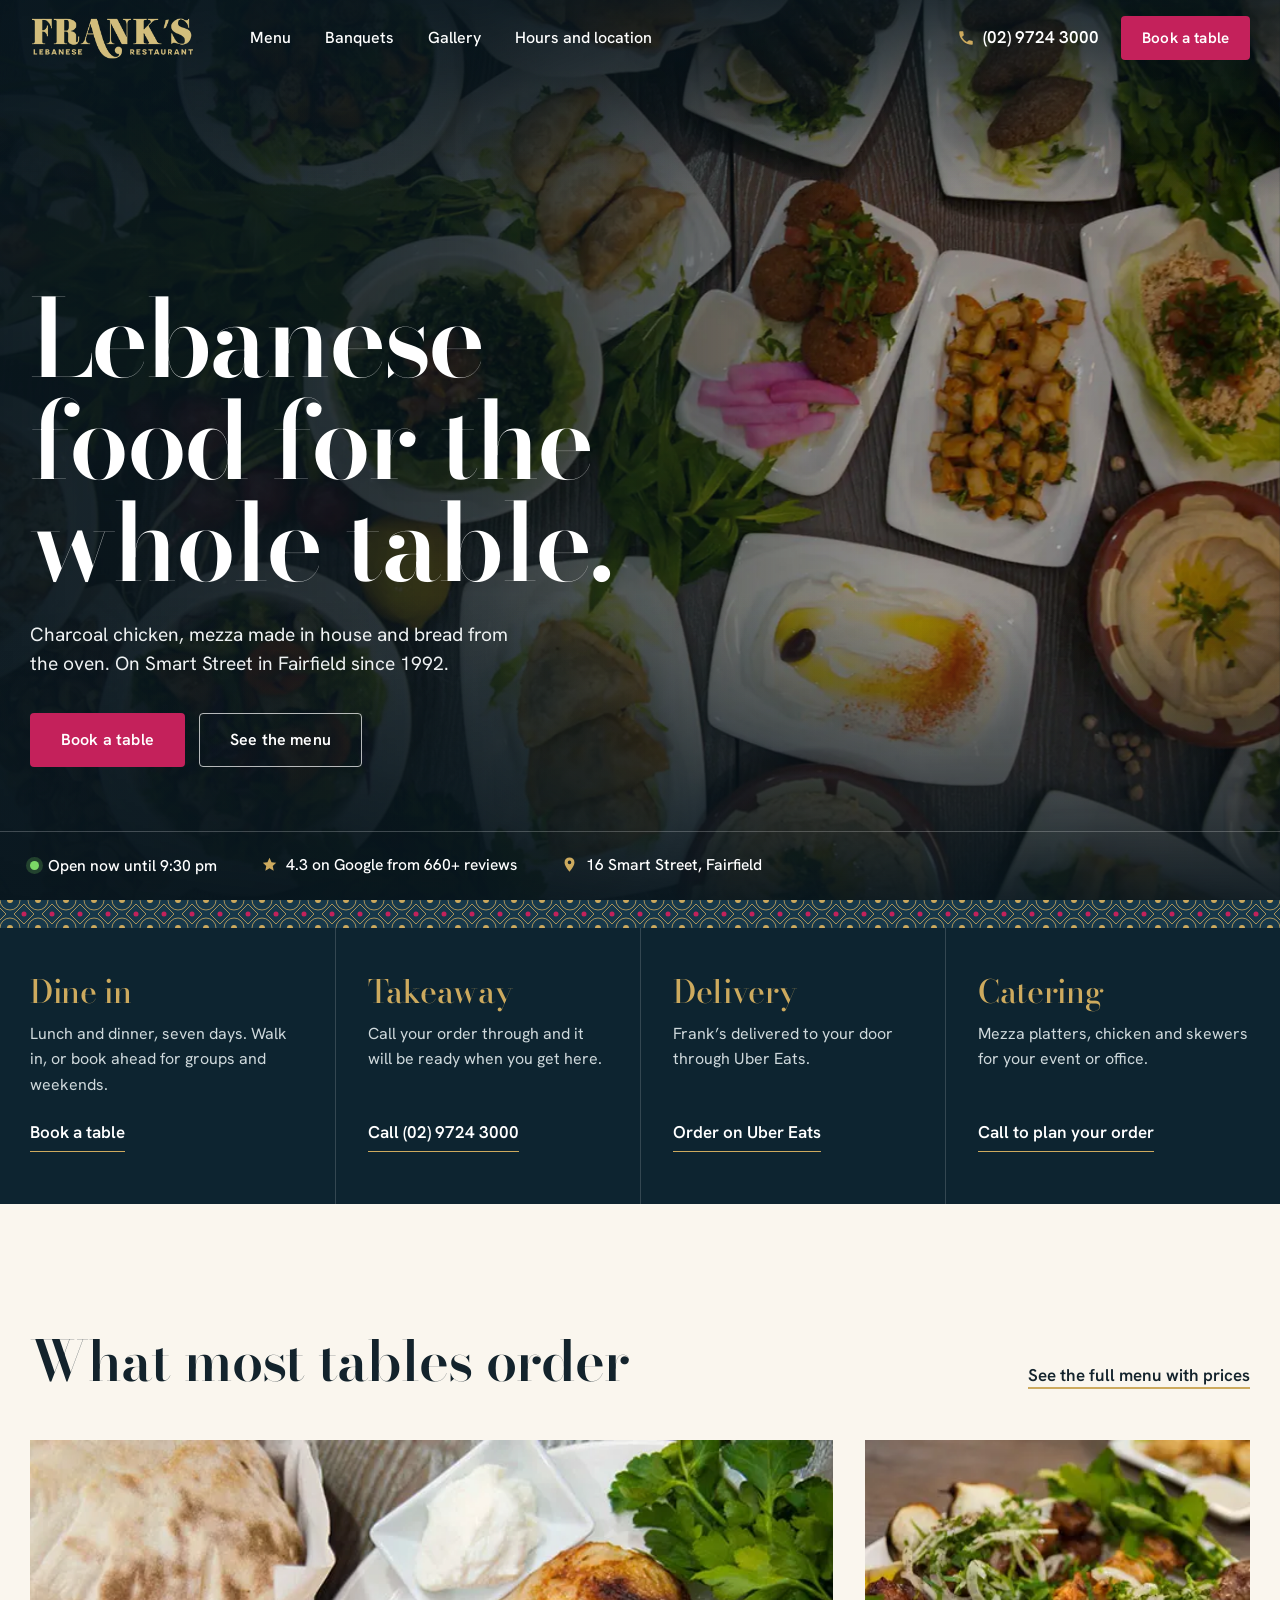
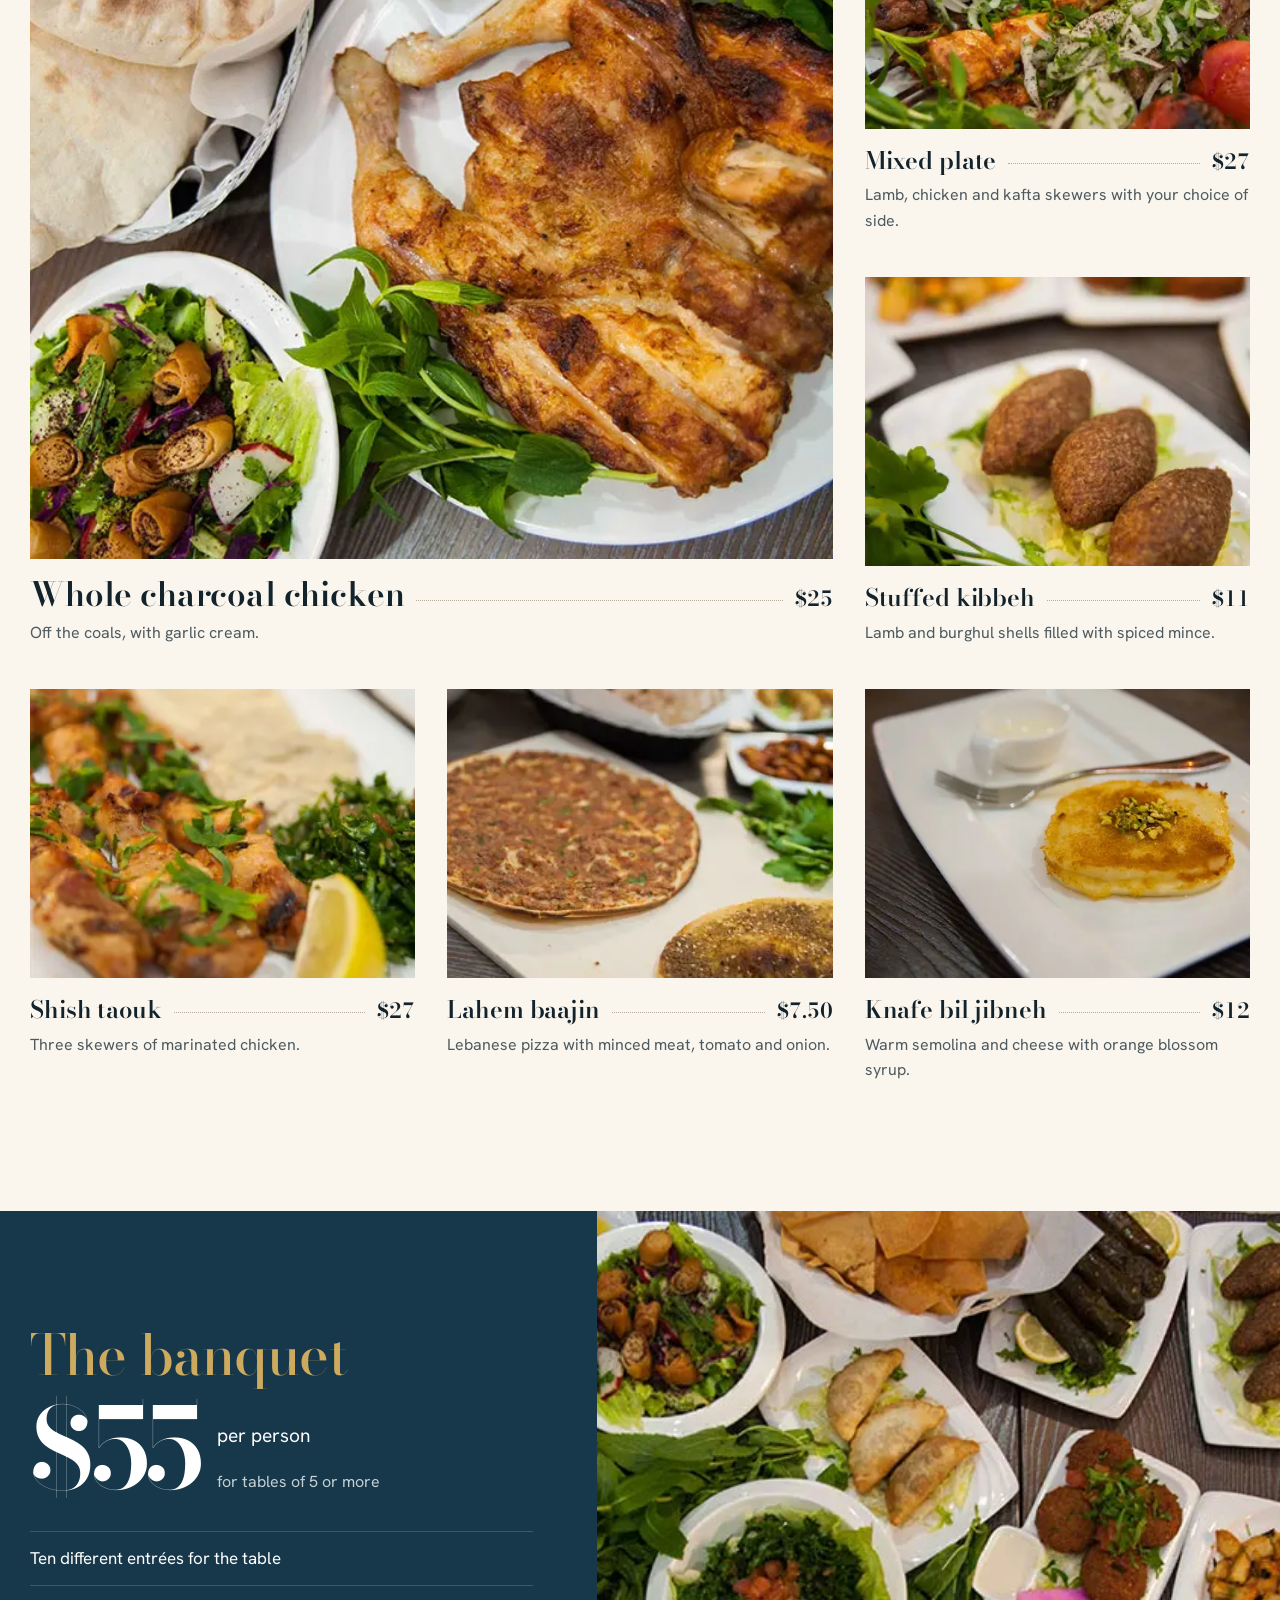
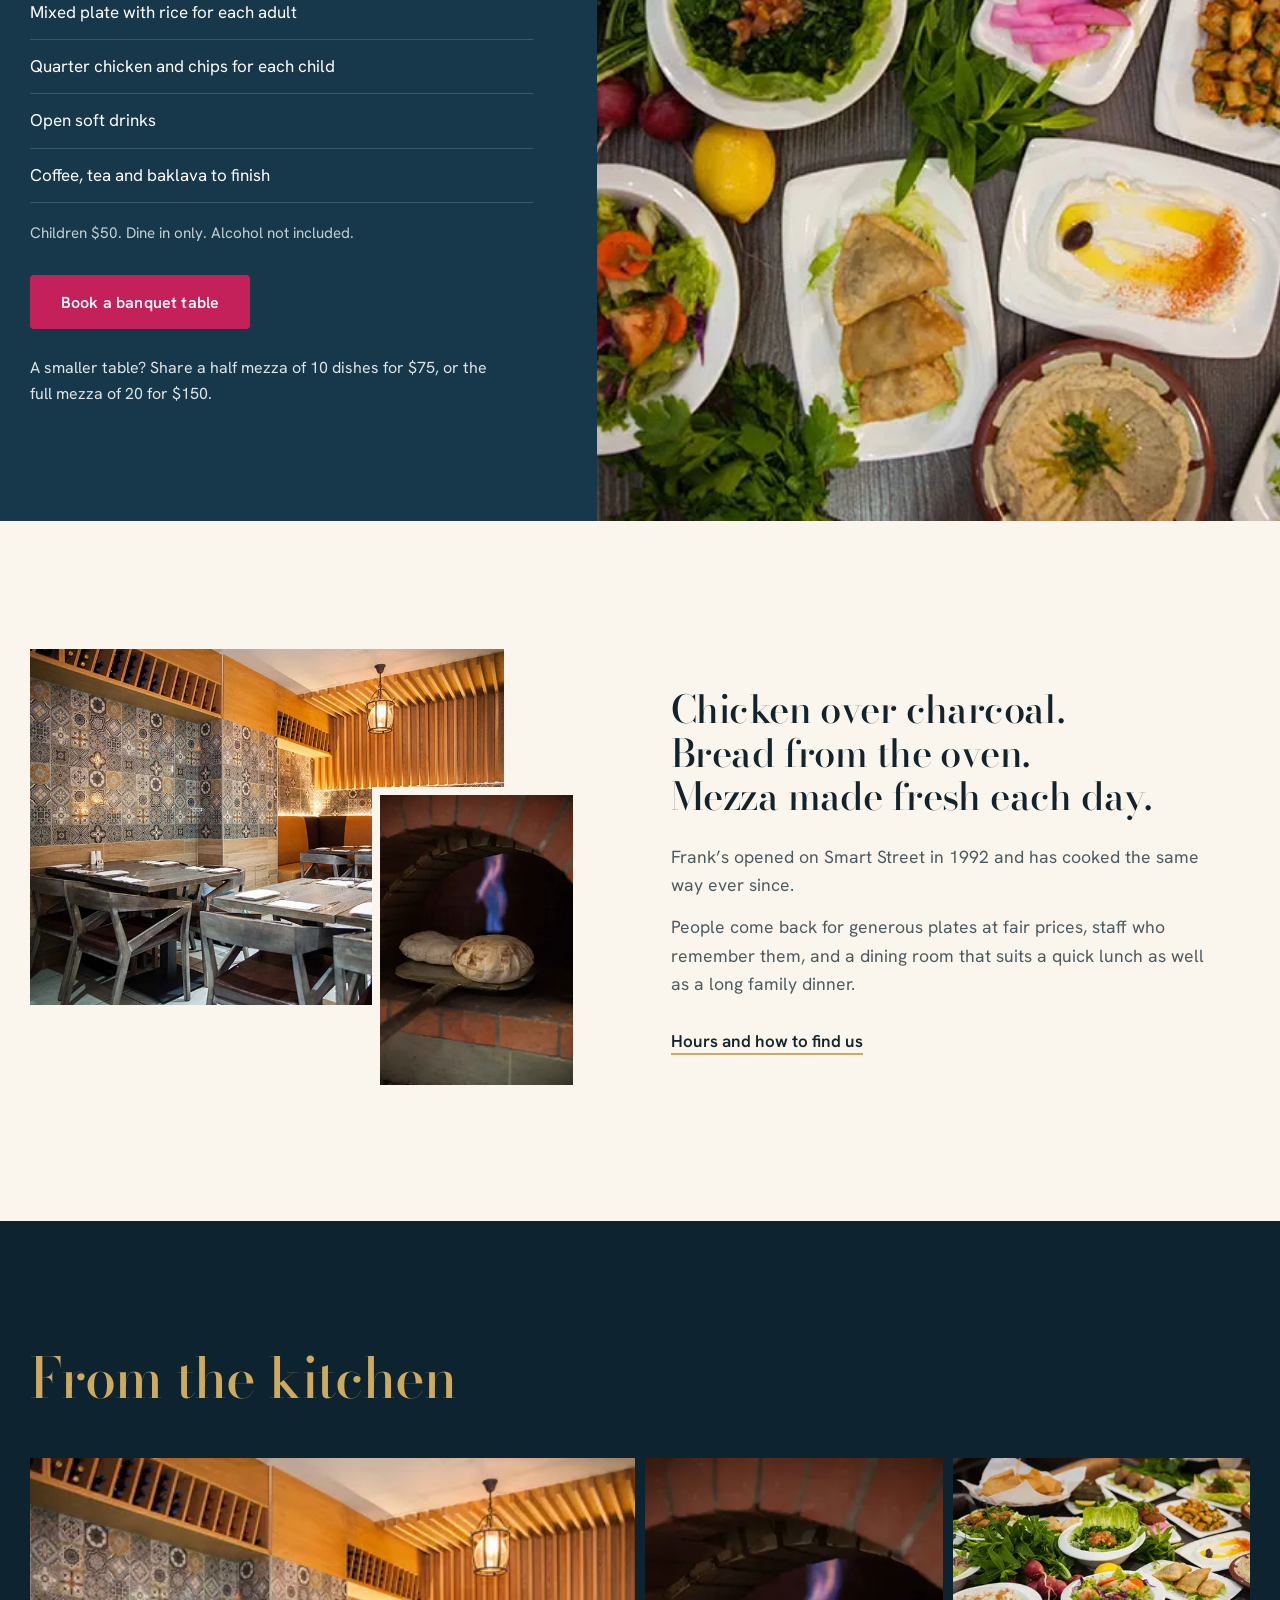
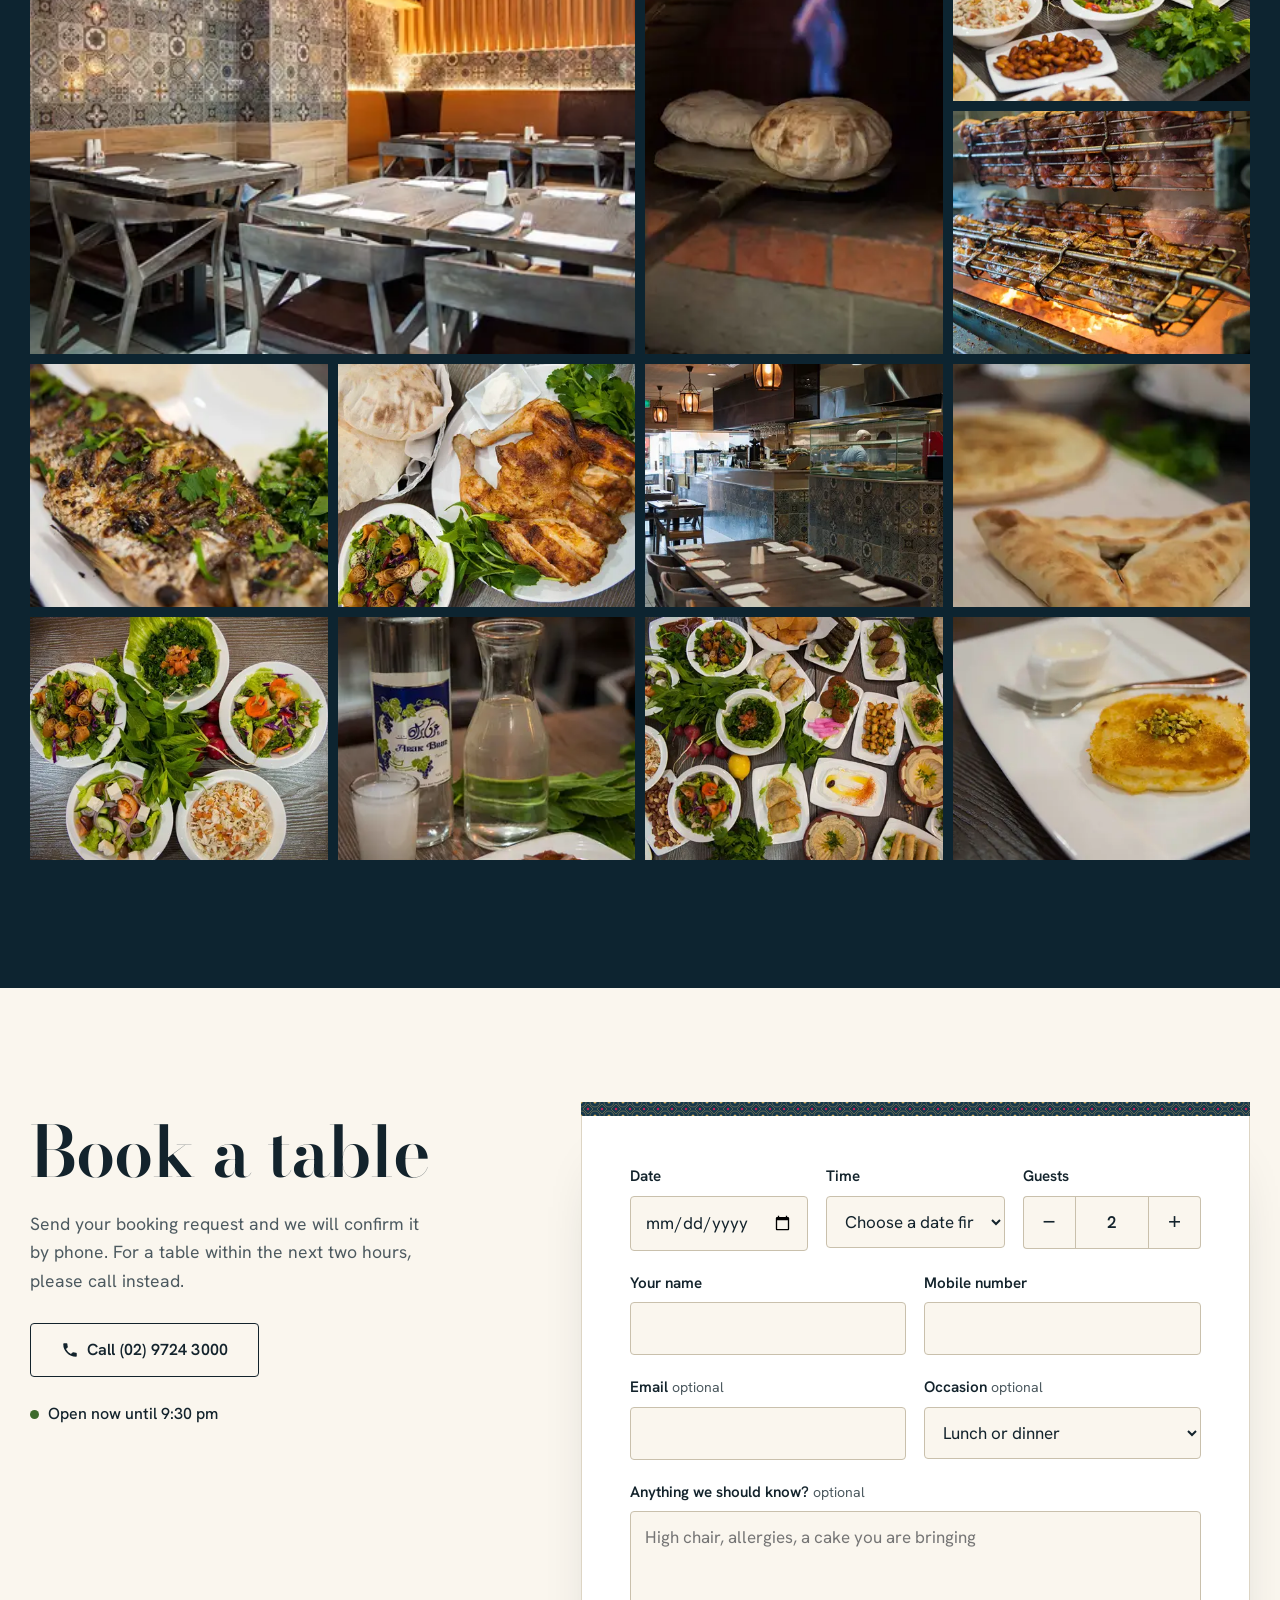
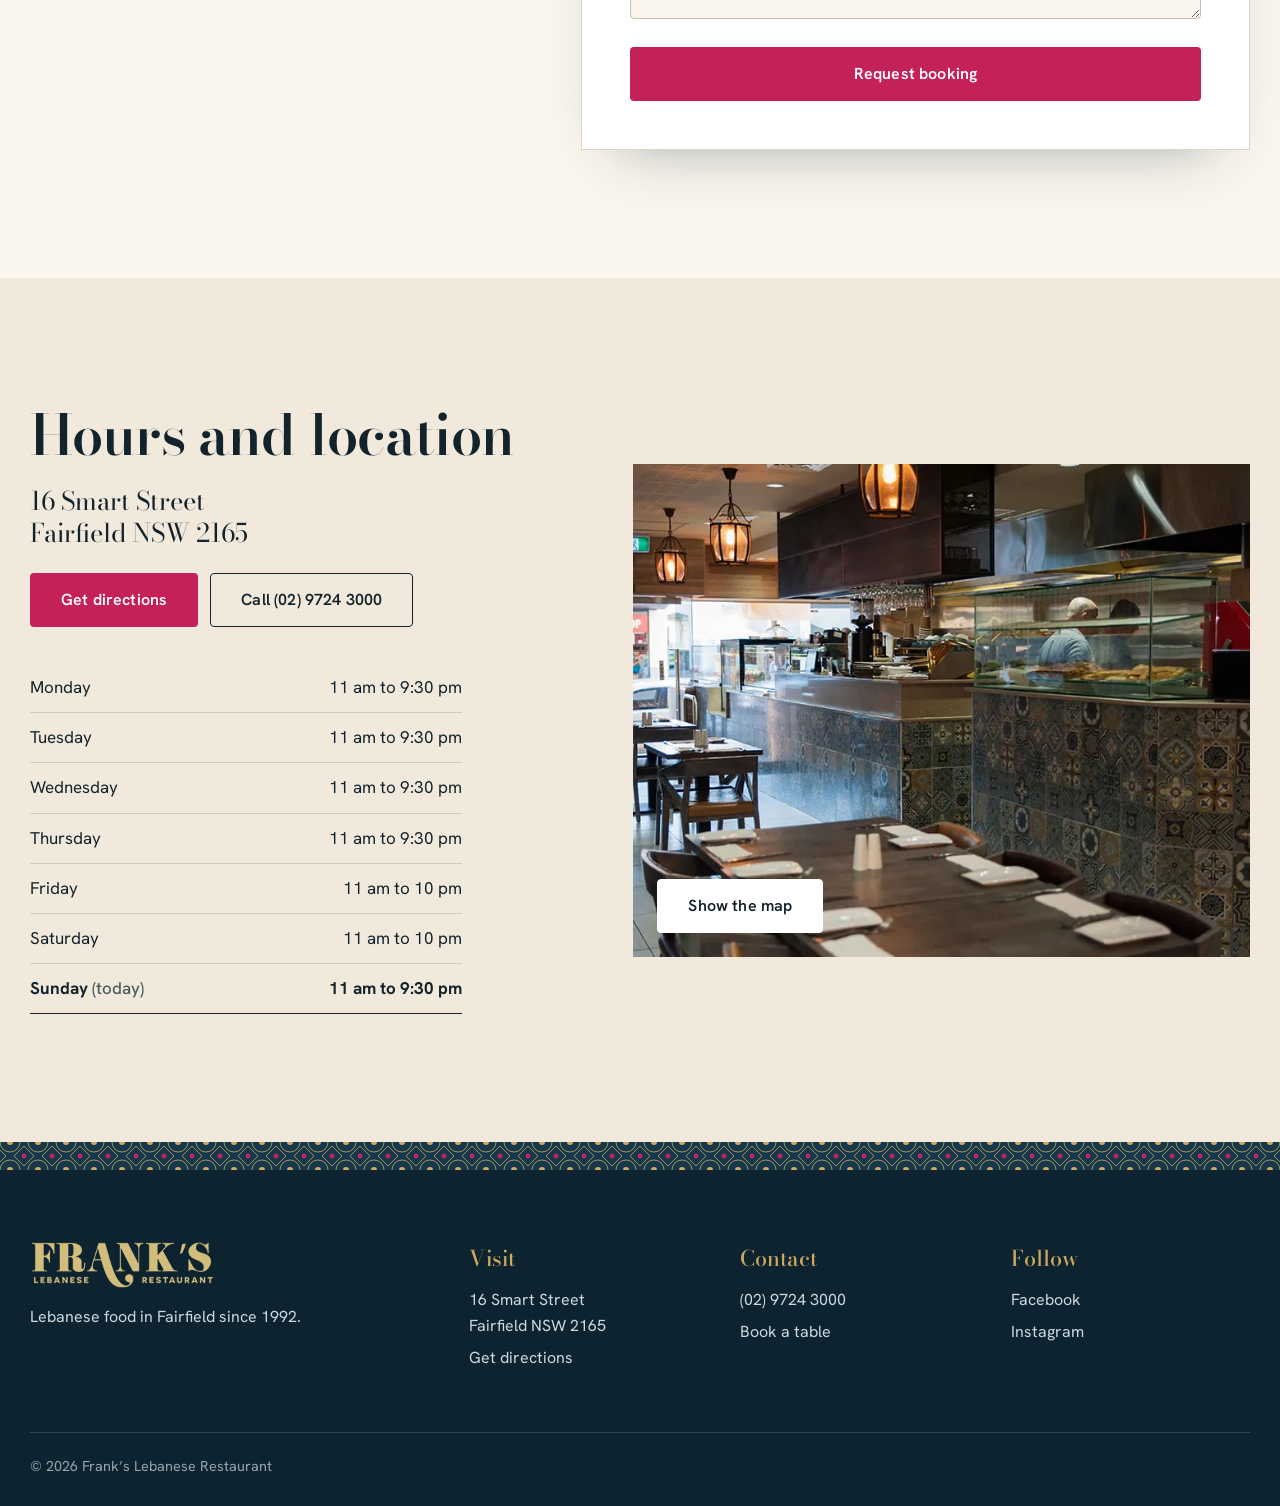
==== commit 06543fbe: "Redesign: tile motif, taller hero, warmer palette, new menu layout Co-Authored-By: Claude Fable 5.2 " ====
--- a/index.html
+++ b/index.html
@@ -17,11 +17,11 @@
 <link rel="preconnect" href="https://fonts.googleapis.com">
 <link rel="preconnect" href="https://fonts.gstatic.com" crossorigin>
 <link rel="stylesheet" href="https://fonts.googleapis.com/css2?family=Bodoni+Moda:opsz,wght@6..96,500..800&family=Hanken+Grotesk:wght@400;500;600;700&display=swap">
-<link rel="stylesheet" href="assets/css/site.css">
+<link rel="stylesheet" href="assets/css/site.css?v=3">
 <link rel="preload" as="image" href="assets/img/hero-1800.webp" imagesrcset="assets/img/hero-1000.webp 1000w, assets/img/hero-1800.webp 1800w" imagesizes="100vw">
 <script type="application/ld+json">{"@context":"https://schema.org","@type":"Restaurant","name":"Frank’s Lebanese Restaurant","url":"https://frankslebanesefood.com.au","image":"https://frankslebanesefood.com.au/assets/img/share.jpg","telephone":"+61297243000","servesCuisine":["Lebanese","Middle Eastern"],"priceRange":"$$","acceptsReservations":true,"hasMenu":"https://frankslebanesefood.com.au/menu.html","address":{"@type":"PostalAddress","streetAddress":"16 Smart Street","addressLocality":"Fairfield","addressRegion":"NSW","postalCode":"2165","addressCountry":"AU"},"openingHoursSpecification":[{"@type":"OpeningHoursSpecification","dayOfWeek":"Monday","opens":"11:00","closes":"21:30"},{"@type":"OpeningHoursSpecification","dayOfWeek":"Tuesday","opens":"11:00","closes":"21:30"},{"@type":"OpeningHoursSpecification","dayOfWeek":"Wednesday","opens":"11:00","closes":"21:30"},{"@type":"OpeningHoursSpecification","dayOfWeek":"Thursday","opens":"11:00","closes":"21:30"},{"@type":"OpeningHoursSpecification","dayOfWeek":"Friday","opens":"11:00","closes":"22:00"},{"@type":"OpeningHoursSpecification","dayOfWeek":"Saturday","opens":"11:00","closes":"22:00"},{"@type":"OpeningHoursSpecification","dayOfWeek":"Sunday","opens":"11:00","closes":"21:30"}],"sameAs":["https://www.facebook.com/Frankslebaneserestaurant/","https://www.instagram.com/frankslebaneserestaurant/"]}</script>
 </head>
-<body>
+<body class="home">
 <a class="skip" href="#main">Skip to content</a>
 <header class="site-header">
   <div class="wrap header-row">
@@ -50,12 +50,16 @@
         <a class="btn btn-primary" href="#book">Book a table</a>
         <a class="btn btn-light" href="menu.html">See the menu</a>
       </div>
-      <ul class="hero-facts">
+    </div>
+    <div class="hero-ledge">
+      <ul class="wrap">
         <li><span class="status" data-open-status>Open 7 days from 11 am</span></li>
         <li><a href="https://www.google.com/maps/search/?api=1&query=Frank%27s+Lebanese+Restaurant+16+Smart+Street+Fairfield+NSW" target="_blank" rel="noopener"><svg viewBox="0 0 24 24" aria-hidden="true"><path d="m12 2.5 2.9 6.2 6.6.8-4.9 4.6 1.3 6.6L12 17.4l-5.9 3.3 1.3-6.6-4.9-4.6 6.6-.8z"/></svg>4.3 on Google from 660+ reviews</a></li>
+        <li><a href="https://www.google.com/maps/dir/?api=1&destination=Frank%27s+Lebanese+Restaurant%2C+16+Smart+Street%2C+Fairfield+NSW+2165" target="_blank" rel="noopener"><svg viewBox="0 0 24 24" aria-hidden="true"><path d="M12 2a7 7 0 0 1 7 7c0 5.25-7 13-7 13S5 14.25 5 9a7 7 0 0 1 7-7zm0 4.5A2.5 2.5 0 1 0 12 11.5 2.5 2.5 0 0 0 12 6.5z"/></svg>16 Smart Street, Fairfield</a></li>
       </ul>
     </div>
   </section>
+  <div class="tile-band" aria-hidden="true"></div>
 
   <section class="ways" aria-label="Ways to eat with us">
     <div class="wrap ways-grid">
@@ -90,34 +94,34 @@
       </div>
       <ul class="plates">
         <li class="plate">
-          <img src="assets/img/photo-17-sm.webp" alt="Whole charcoal chicken" loading="lazy" width="480" height="600">
-          <div class="plate-text"><h3>Whole charcoal chicken</h3><p>Off the coals, with garlic cream.</p></div>
-          <span class="plate-price">$25</span>
-        </li>
-        <li class="plate">
-          <img src="assets/img/photo-5-sm.webp" alt="Mixed plate" loading="lazy" width="480" height="600">
-          <div class="plate-text"><h3>Mixed plate</h3><p>Lamb, chicken and kafta skewers with your choice of side.</p></div>
-          <span class="plate-price">$27</span>
-        </li>
-        <li class="plate">
-          <img src="assets/img/photo-10-sm.webp" alt="Stuffed kibbeh" loading="lazy" width="480" height="600">
-          <div class="plate-text"><h3>Stuffed kibbeh</h3><p>Lamb and burghul shells filled with spiced mince.</p></div>
-          <span class="plate-price">$11</span>
-        </li>
-        <li class="plate">
-          <img src="assets/img/photo-7-sm.webp" alt="Shish taouk" loading="lazy" width="480" height="600">
-          <div class="plate-text"><h3>Shish taouk</h3><p>Three skewers of marinated chicken.</p></div>
-          <span class="plate-price">$27</span>
-        </li>
-        <li class="plate">
-          <img src="assets/img/photo-20-sm.webp" alt="Lahem baajin" loading="lazy" width="480" height="600">
-          <div class="plate-text"><h3>Lahem baajin</h3><p>Lebanese pizza with minced meat, tomato and onion.</p></div>
-          <span class="plate-price">$7.50</span>
-        </li>
-        <li class="plate">
-          <img src="assets/img/photo-24-sm.webp" alt="Knafe bil jibneh" loading="lazy" width="480" height="600">
-          <div class="plate-text"><h3>Knafe bil jibneh</h3><p>Warm semolina and cheese with orange blossom syrup.</p></div>
-          <span class="plate-price">$12</span>
+          <img src="assets/img/photo-17.webp" srcset="assets/img/photo-17-sm.webp 480w, assets/img/photo-17.webp 800w" sizes="(min-width: 1020px) 62vw, 100vw" alt="Whole charcoal chicken" loading="lazy">
+          <div class="plate-line"><h3>Whole charcoal chicken</h3><span class="dots"></span><span class="plate-price">$25</span></div>
+          <p>Off the coals, with garlic cream.</p>
+        </li>
+        <li class="plate">
+          <img src="assets/img/photo-5.webp" srcset="assets/img/photo-5-sm.webp 480w, assets/img/photo-5.webp 800w" sizes="(min-width: 1020px) 30vw, (min-width: 520px) 50vw, 100vw" alt="Mixed plate" loading="lazy">
+          <div class="plate-line"><h3>Mixed plate</h3><span class="dots"></span><span class="plate-price">$27</span></div>
+          <p>Lamb, chicken and kafta skewers with your choice of side.</p>
+        </li>
+        <li class="plate">
+          <img src="assets/img/photo-10.webp" srcset="assets/img/photo-10-sm.webp 480w, assets/img/photo-10.webp 800w" sizes="(min-width: 1020px) 30vw, (min-width: 520px) 50vw, 100vw" alt="Stuffed kibbeh" loading="lazy">
+          <div class="plate-line"><h3>Stuffed kibbeh</h3><span class="dots"></span><span class="plate-price">$11</span></div>
+          <p>Lamb and burghul shells filled with spiced mince.</p>
+        </li>
+        <li class="plate">
+          <img src="assets/img/photo-7.webp" srcset="assets/img/photo-7-sm.webp 480w, assets/img/photo-7.webp 800w" sizes="(min-width: 1020px) 30vw, (min-width: 520px) 50vw, 100vw" alt="Shish taouk" loading="lazy">
+          <div class="plate-line"><h3>Shish taouk</h3><span class="dots"></span><span class="plate-price">$27</span></div>
+          <p>Three skewers of marinated chicken.</p>
+        </li>
+        <li class="plate">
+          <img src="assets/img/photo-20.webp" srcset="assets/img/photo-20-sm.webp 480w, assets/img/photo-20.webp 800w" sizes="(min-width: 1020px) 30vw, (min-width: 520px) 50vw, 100vw" alt="Lahem baajin" loading="lazy">
+          <div class="plate-line"><h3>Lahem baajin</h3><span class="dots"></span><span class="plate-price">$7.50</span></div>
+          <p>Lebanese pizza with minced meat, tomato and onion.</p>
+        </li>
+        <li class="plate">
+          <img src="assets/img/photo-24.webp" srcset="assets/img/photo-24-sm.webp 480w, assets/img/photo-24.webp 800w" sizes="(min-width: 1020px) 30vw, (min-width: 520px) 50vw, 100vw" alt="Knafe bil jibneh" loading="lazy">
+          <div class="plate-line"><h3>Knafe bil jibneh</h3><span class="dots"></span><span class="plate-price">$12</span></div>
+          <p>Warm semolina and cheese with orange blossom syrup.</p>
         </li>
       </ul>
     </div>
@@ -152,15 +156,15 @@
         <img src="assets/img/photo-33-sm.webp" alt="Bread baking in the oven" loading="lazy" width="320" height="480">
       </figure>
       <div class="story-copy">
-        <h2>A Fairfield table since 1992</h2>
-        <p>Frank’s opened on Smart Street in 1992 and has been cooking the same way since: chicken over charcoal, bread from the oven, and mezza made fresh each day.</p>
+        <h2><span>Chicken over charcoal.</span> <span>Bread from the oven.</span> <span>Mezza made fresh each day.</span></h2>
+        <p>Frank’s opened on Smart Street in 1992 and has cooked the same way ever since.</p>
         <p>People come back for generous plates at fair prices, staff who remember them, and a dining room that suits a quick lunch as well as a long family dinner.</p>
         <a class="text-link" href="#find-us">Hours and how to find us</a>
       </div>
     </div>
   </section>
 
-  <section class="section section-tint" id="gallery">
+  <section class="section section-dark" id="gallery">
     <div class="wrap">
       <div class="section-head"><h2>From the kitchen</h2></div>
       <div class="shots">
@@ -294,6 +298,7 @@
   <img alt="">
   <button type="button" class="lightbox-nav lightbox-next" aria-label="Next photo">›</button>
 </dialog>
+<div class="tile-band" aria-hidden="true"></div>
 <footer class="site-footer">
   <div class="wrap footer-grid">
     <div>
@@ -325,6 +330,6 @@
   <a class="action-book" href="index.html#book"><svg viewBox="0 0 24 24" aria-hidden="true"><path d="M7 2a1 1 0 0 1 1 1v1h8V3a1 1 0 1 1 2 0v1h1a2 2 0 0 1 2 2v13a2 2 0 0 1-2 2H5a2 2 0 0 1-2-2V6a2 2 0 0 1 2-2h1V3a1 1 0 0 1 1-1zm12 8H5v9h14zM8 12.5h3v3H8z"/></svg><span>Book</span></a>
 </nav>
 <script id="site-data" type="application/json">{"hours":[{"day":"Monday","open":"11:00","close":"21:30"},{"day":"Tuesday","open":"11:00","close":"21:30"},{"day":"Wednesday","open":"11:00","close":"21:30"},{"day":"Thursday","open":"11:00","close":"21:30"},{"day":"Friday","open":"11:00","close":"22:00"},{"day":"Saturday","open":"11:00","close":"22:00"},{"day":"Sunday","open":"11:00","close":"21:30"}],"booking":{"slotMinutes":30,"lastBookingMinutesBeforeClose":60,"maxGuestsOnline":30},"phone":"(02) 9724 3000","demo":true}</script>
-<script src="assets/js/site.js" defer></script>
+<script src="assets/js/site.js?v=3" defer></script>
 </body>
 </html>
--- a/assets/css/site.css
+++ b/assets/css/site.css
@@ -1,19 +1,23 @@
 :root {
-  --ink: #1d1b18;
-  --ink-soft: #55504a;
+  --ink: #13232c;
+  --ink-soft: #4d5a60;
   --tile: #17384a;
-  --tile-deep: #0f2937;
-  --tile-tint: #edf2f3;
+  --tile-deep: #0d2430;
+  --bread: #faf6ee;
+  --bread-deep: #f1eadc;
   --brass: #cdaa5e;
+  --brass-ink: #8a6a22;
   --turnip: #c4215b;
   --turnip-dark: #a3184a;
   --parsley: #3d6b2c;
   --plate: #ffffff;
-  --line: #d9dedf;
+  --line: #ddd5c4;
+  --line-dark: rgba(255, 255, 255, .16);
   --display: "Bodoni Moda", "Didot", "Bodoni MT", Georgia, serif;
   --body: "Hanken Grotesk", system-ui, -apple-system, "Segoe UI", sans-serif;
-  --header-h: 68px;
-  --radius: 6px;
+  --header-h: 76px;
+  --radius: 4px;
+  --tiles: url("data:image/svg+xml,%3Csvg xmlns='http://www.w3.org/2000/svg' width='56' height='56' viewBox='0 0 56 56'%3E%3Crect width='56' height='56' fill='%2317384a'/%3E%3Cg fill='none' stroke='%23cdaa5e' stroke-width='1.6'%3E%3Ccircle cx='0' cy='0' r='20'/%3E%3Ccircle cx='56' cy='0' r='20'/%3E%3Ccircle cx='0' cy='56' r='20'/%3E%3Ccircle cx='56' cy='56' r='20'/%3E%3Cpath d='M28 8 48 28 28 48 8 28z'/%3E%3C/g%3E%3Ccircle cx='28' cy='28' r='5' fill='%23c4215b'/%3E%3Cg fill='%23cdaa5e'%3E%3Ccircle cx='0' cy='0' r='6'/%3E%3Ccircle cx='56' cy='0' r='6'/%3E%3Ccircle cx='0' cy='56' r='6'/%3E%3Ccircle cx='56' cy='56' r='6'/%3E%3C/g%3E%3C/svg%3E");
 }
 
 *, *::before, *::after { box-sizing: border-box; }
@@ -24,14 +28,15 @@
   font-size: 1.0625rem;
   line-height: 1.6;
   color: var(--ink);
-  background: var(--plate);
+  background: var(--bread);
+  -webkit-font-smoothing: antialiased;
 }
 img { max-width: 100%; height: auto; display: block; }
 a { color: inherit; }
 h1, h2, h3, p, ul, figure { margin: 0; }
 ul { padding: 0; list-style: none; }
-h1, h2 { font-family: var(--display); font-weight: 700; line-height: 1.05; letter-spacing: -0.01em; text-wrap: balance; }
-h2 { font-size: clamp(2rem, 4.5vw, 3rem); }
+h1, h2 { font-family: var(--display); font-weight: 600; line-height: 1.02; letter-spacing: -0.015em; text-wrap: balance; }
+h2 { font-size: clamp(2.2rem, 4.6vw, 3.5rem); }
 [id] { scroll-margin-top: calc(var(--header-h) + 16px); }
 :focus-visible { outline: 3px solid var(--brass); outline-offset: 3px; border-radius: 2px; }
 [hidden] { display: none !important; }
@@ -39,113 +44,146 @@
 .sr { position: absolute; width: 1px; height: 1px; overflow: hidden; clip-path: inset(50%); white-space: nowrap; }
 .skip { position: absolute; left: 8px; top: -60px; z-index: 100; background: var(--plate); padding: 10px 14px; border-radius: var(--radius); }
 .skip:focus { top: 8px; }
-.wrap { width: min(1180px, 100% - 40px); margin-inline: auto; }
+.wrap { width: min(1220px, 100% - 48px); margin-inline: auto; }
+
+/* The tile border: the one ornament on the site, taken from the dining room floor */
+.tile-band { height: 28px; background: var(--tiles) center / 28px 28px repeat-x; background-color: var(--tile); }
 
 /* Buttons */
 .btn {
   display: inline-flex; align-items: center; justify-content: center; gap: 8px;
-  min-height: 50px; padding: 12px 24px;
-  font: 600 1rem/1.2 var(--body); text-decoration: none; text-align: center;
-  border: 2px solid transparent; border-radius: var(--radius); cursor: pointer;
-  transition: background-color .15s, border-color .15s, color .15s;
+  min-height: 54px; padding: 14px 30px;
+  font: 600 1rem/1.2 var(--body); letter-spacing: .01em; text-decoration: none; text-align: center;
+  border: 1.5px solid transparent; border-radius: var(--radius); cursor: pointer;
+  transition: background-color .18s, border-color .18s, color .18s;
 }
 .btn svg { width: 18px; height: 18px; fill: currentColor; }
 .btn-primary { background: var(--turnip); color: #fff; }
 .btn-primary:hover { background: var(--turnip-dark); }
-.btn-light { background: #fff; color: var(--ink); }
-.btn-light:hover { background: var(--tile-tint); }
+.btn-light { background: transparent; color: #fff; border-color: rgba(255, 255, 255, .7); }
+.btn-light:hover { background: #fff; color: var(--ink); border-color: #fff; }
 .btn-outline { background: transparent; color: var(--ink); border-color: var(--ink); }
 .btn-outline:hover { background: var(--ink); color: #fff; }
-.btn-small { min-height: 42px; padding: 8px 16px; font-size: .95rem; }
+.btn-small { min-height: 44px; padding: 8px 20px; font-size: .95rem; }
 .btn-block { width: 100%; }
-.text-link { font-weight: 600; text-underline-offset: 4px; text-decoration-thickness: 2px; text-decoration-color: var(--turnip); }
-.text-link:hover { color: var(--turnip-dark); }
+.text-link { font-weight: 600; text-underline-offset: 6px; text-decoration-thickness: 1.5px; text-decoration-color: var(--brass); }
+.text-link:hover { text-decoration-color: var(--turnip); }
 
 /* Header */
-.site-header { position: sticky; top: 0; z-index: 50; background: var(--tile-deep); color: #fff; }
+.site-header { position: sticky; top: 0; z-index: 50; background: var(--tile-deep); color: #fff; transition: background-color .25s, box-shadow .25s; }
+.home .site-header { position: fixed; left: 0; right: 0; background: transparent; }
+.is-scrolled .site-header { background: var(--tile-deep); box-shadow: 0 1px 0 var(--line-dark); }
 .header-row { display: flex; align-items: center; gap: 20px; height: var(--header-h); }
-.logo img { width: 148px; }
-.main-nav { display: flex; gap: 28px; margin-left: 24px; }
-.main-nav a { text-decoration: none; font-weight: 500; padding: 8px 0; border-bottom: 2px solid transparent; }
-.main-nav a:hover, .main-nav a[aria-current] { border-bottom-color: var(--brass); }
-.header-actions { margin-left: auto; display: flex; align-items: center; gap: 18px; }
+.logo img { width: 164px; }
+.main-nav { display: flex; gap: 34px; margin-left: 36px; }
+.main-nav a { text-decoration: none; font-weight: 500; font-size: 1rem; padding: 8px 0; background: linear-gradient(var(--brass), var(--brass)) left bottom / 0 1.5px no-repeat; transition: background-size .2s; }
+.main-nav a:hover, .main-nav a[aria-current] { background-size: 100% 1.5px; }
+.header-actions { margin-left: auto; display: flex; align-items: center; gap: 22px; }
 .header-phone { display: inline-flex; align-items: center; gap: 8px; text-decoration: none; font-weight: 600; white-space: nowrap; }
 .header-phone svg { width: 18px; height: 18px; fill: var(--brass); }
 .nav-toggle { display: none; width: 44px; height: 44px; background: none; border: 0; padding: 10px; cursor: pointer; }
 .nav-toggle i { display: block; height: 2px; background: #fff; margin: 5px 0; border-radius: 2px; }
 
 /* Hero */
-.hero { position: relative; color: #fff; background: var(--tile-deep); isolation: isolate; }
-.hero-img { position: absolute; inset: 0; width: 100%; height: 100%; object-fit: cover; z-index: -2; }
-.hero::after { content: ""; position: absolute; inset: 0; z-index: -1; background: linear-gradient(90deg, rgba(10, 26, 35, .93) 0%, rgba(10, 26, 35, .78) 42%, rgba(10, 26, 35, .15) 78%); }
-.hero-inner { padding-block: clamp(72px, 13vw, 150px); }
-.hero h1 { font-size: clamp(2.7rem, 7.4vw, 5.6rem); max-width: 11ch; font-weight: 700; }
-.hero-lede { margin-top: 22px; font-size: clamp(1.1rem, 1.6vw, 1.3rem); max-width: 34rem; color: #eef1f2; }
-.hero-cta { margin-top: 32px; display: flex; flex-wrap: wrap; gap: 12px; }
-.hero-facts { margin-top: 30px; display: flex; flex-wrap: wrap; gap: 10px 28px; font-size: .98rem; font-weight: 500; }
-.hero-facts a { display: inline-flex; align-items: center; gap: 6px; text-underline-offset: 4px; }
-.hero-facts svg { width: 18px; height: 18px; fill: var(--brass); }
-.status { display: inline-flex; align-items: center; gap: 8px; }
-.status::before { content: ""; width: 10px; height: 10px; border-radius: 50%; background: #a9b4b8; flex: none; }
-.status.is-open::before { background: #6fcf5a; }
+.hero { position: relative; display: flex; flex-direction: column; min-height: min(100svh, 940px); color: #fff; background: var(--tile-deep); isolation: isolate; overflow: hidden; }
+.hero-img { position: absolute; inset: 0; width: 100%; height: 100%; object-fit: cover; z-index: -2; animation: settle 1.8s cubic-bezier(.2, .7, .2, 1) both; }
+.hero::after {
+  content: ""; position: absolute; inset: 0; z-index: -1;
+  background:
+    linear-gradient(180deg, rgba(8, 22, 30, .78) 0, rgba(8, 22, 30, 0) 22%),
+    linear-gradient(0deg, rgba(8, 22, 30, .9) 0, rgba(8, 22, 30, 0) 34%),
+    linear-gradient(90deg, rgba(8, 22, 30, .92) 0%, rgba(8, 22, 30, .7) 38%, rgba(8, 22, 30, .05) 72%);
+}
+.hero-inner { margin-top: auto; padding-top: calc(var(--header-h) + 56px); padding-bottom: clamp(36px, 5vw, 64px); }
+.hero-inner > * { animation: rise .9s cubic-bezier(.2, .7, .2, 1) both; }
+.hero-inner > :nth-child(2) { animation-delay: .12s; }
+.hero-inner > :nth-child(3) { animation-delay: .24s; }
+.hero h1 { font-size: clamp(3.1rem, 8.4vw, 7.25rem); line-height: .95; letter-spacing: -0.025em; max-width: 10.5ch; font-weight: 600; }
+.hero-lede { margin-top: 28px; font-size: clamp(1.12rem, 1.5vw, 1.3rem); line-height: 1.5; max-width: 31rem; color: #eef1f2; }
+.hero-cta { margin-top: 34px; display: flex; flex-wrap: wrap; gap: 14px; }
+.hero-ledge { border-top: 1px solid rgba(255, 255, 255, .22); }
+.hero-ledge ul { display: flex; flex-wrap: wrap; gap: 8px 44px; padding-block: 20px; font-size: .98rem; font-weight: 500; }
+.hero-ledge a { display: inline-flex; align-items: center; gap: 8px; text-decoration: none; }
+.hero-ledge a:hover { text-decoration: underline; text-underline-offset: 4px; }
+.hero-ledge svg { width: 17px; height: 17px; fill: var(--brass); flex: none; }
+.status { display: inline-flex; align-items: center; gap: 9px; }
+.status::before { content: ""; width: 9px; height: 9px; border-radius: 50%; background: #a9b4b8; flex: none; }
+.status.is-open::before { background: #7bd866; box-shadow: 0 0 0 4px rgba(123, 216, 102, .22); }
 .status.is-closed::before { background: #f08a8a; }
-.status-dark.is-open::before { background: var(--parsley); }
+.status-dark.is-open::before { background: var(--parsley); box-shadow: none; }
 .status-dark.is-closed::before { background: var(--turnip); }
+@keyframes settle { from { transform: scale(1.07); } to { transform: none; } }
+@keyframes rise { from { opacity: 0; transform: translateY(18px); } to { opacity: 1; transform: none; } }
 
 /* Ways */
-.ways { background: var(--tile); color: #fff; }
+.ways { background: var(--tile-deep); color: #fff; }
 .ways-grid { display: grid; grid-template-columns: repeat(4, 1fr); }
-.way { padding: 34px 28px 36px; border-left: 1px solid rgba(255, 255, 255, .16); }
+.way { display: flex; flex-direction: column; padding: 48px 32px 52px; border-left: 1px solid var(--line-dark); }
 .way:first-child { border-left: 0; padding-left: 0; }
-.way h2 { font-size: 1.55rem; color: var(--brass); }
-.way p { margin: 8px 0 14px; color: #dfe6e8; font-size: 1rem; }
-.way a { font-weight: 600; text-underline-offset: 4px; }
+.way:last-child { padding-right: 0; }
+.way h2 { font-size: 2rem; font-weight: 500; color: var(--brass); letter-spacing: -0.01em; }
+.way p { margin: 12px 0 22px; color: #cfd9dc; font-size: 1rem; }
+.way a { margin-top: auto; align-self: flex-start; font-weight: 600; text-decoration: none; padding-bottom: 4px; border-bottom: 1.5px solid var(--brass); }
+.way a:hover { border-bottom-color: #fff; }
 
 /* Sections */
-.section { padding-block: clamp(64px, 9vw, 112px); }
-.section-tint { background: var(--tile-tint); }
-.section-head { display: flex; flex-wrap: wrap; align-items: baseline; justify-content: space-between; gap: 12px 32px; margin-bottom: 36px; }
-
-/* Signature plates */
-.plates { display: grid; grid-template-columns: repeat(3, 1fr); gap: 36px 28px; }
-.plate { display: grid; grid-template-columns: 1fr auto; gap: 4px 16px; align-items: start; }
-.plate img { grid-column: 1 / -1; width: 100%; aspect-ratio: 4 / 3; object-fit: cover; border-radius: var(--radius); margin-bottom: 12px; }
-.plate h3 { font-family: var(--display); font-size: 1.45rem; font-weight: 600; line-height: 1.15; }
+.section { padding-block: clamp(72px, 10vw, 136px); }
+.section-tint { background: var(--bread-deep); }
+.section-dark { background: var(--tile-deep); color: #fff; }
+.section-head { display: flex; flex-wrap: wrap; align-items: baseline; justify-content: space-between; gap: 12px 32px; margin-bottom: clamp(32px, 4vw, 56px); }
+
+/* Signature plates: one large, the rest around it */
+.plates { display: grid; grid-template-columns: repeat(3, 1fr); gap: 44px 32px; }
+.plate { display: flex; flex-direction: column; }
+.plate img { width: 100%; aspect-ratio: 4 / 3; object-fit: cover; margin-bottom: 16px; background: var(--bread-deep); }
+.plate:first-child { grid-column: span 2; grid-row: span 2; }
+.plate:first-child img { flex: 1 1 0; height: 0; min-height: 320px; aspect-ratio: auto; }
+.plate-line { display: flex; align-items: baseline; gap: 12px; }
+.plate h3 { font-family: var(--display); font-size: 1.5rem; font-weight: 600; line-height: 1.15; letter-spacing: -0.005em; }
+.plate:first-child h3 { font-size: clamp(1.7rem, 2.6vw, 2.3rem); }
 .plate p { color: var(--ink-soft); font-size: 1rem; margin-top: 4px; }
-.plate-price { font-weight: 700; font-variant-numeric: tabular-nums; padding-top: 3px; }
+.plate-price { font-family: var(--display); font-size: 1.3rem; font-weight: 600; font-variant-numeric: lining-nums tabular-nums; }
+.dots { flex: 1; border-bottom: 1.5px dotted #b5ad9c; min-width: 16px; translate: 0 -5px; }
 
 /* Banquet */
-.banquet { background: var(--tile-deep); color: #fff; }
-.banquet-grid { display: grid; grid-template-columns: 1fr 1.1fr; align-items: stretch; }
-.banquet-copy { padding: clamp(56px, 8vw, 104px) clamp(0px, 4vw, 64px) clamp(56px, 8vw, 104px) 0; }
-.banquet h2 { color: var(--brass); font-size: clamp(2.4rem, 5.5vw, 4rem); }
-.banquet-price { margin-top: 14px; font-size: 1.2rem; }
-.banquet-price strong { font-family: var(--display); font-size: 2.6rem; font-weight: 700; margin-right: 4px; }
-.banquet-price span { display: block; color: #c9d3d7; font-size: 1rem; }
-.banquet-list { margin: 26px 0 18px; border-top: 1px solid rgba(255, 255, 255, .2); }
-.banquet-list li { padding: 12px 0; border-bottom: 1px solid rgba(255, 255, 255, .2); }
-.fine { color: #c9d3d7; font-size: .95rem; margin-bottom: 26px; }
-.banquet-alt { margin-top: 22px; color: #dfe6e8; font-size: 1rem; max-width: 30rem; }
-.banquet-photo { margin-right: calc((100vw - min(1180px, 100vw - 40px)) / -2); }
+.banquet { background: var(--tile); color: #fff; overflow: hidden; }
+.banquet-grid { display: grid; grid-template-columns: 1fr 1.15fr; align-items: stretch; }
+.banquet-copy { padding: clamp(64px, 9vw, 120px) clamp(0px, 5vw, 80px) clamp(64px, 9vw, 120px) 0; }
+.banquet h2 { color: var(--brass); font-weight: 500; }
+.banquet-price { margin-top: 20px; font-size: 1.2rem; display: grid; grid-template-columns: auto 1fr; column-gap: 16px; align-items: end; }
+.banquet-price strong { grid-row: span 2; font-family: var(--display); font-size: clamp(4.5rem, 9vw, 7rem); line-height: .82; font-weight: 600; letter-spacing: -0.03em; font-variant-numeric: lining-nums; }
+.banquet-price span { color: #c3d0d5; font-size: 1rem; }
+.banquet-list { margin: 36px 0 18px; border-top: 1px solid var(--line-dark); }
+.banquet-list li { padding: 13px 0; border-bottom: 1px solid var(--line-dark); }
+.fine { color: #c3d0d5; font-size: .95rem; margin-bottom: 30px; }
+.banquet-alt { margin-top: 26px; color: #dfe6e8; font-size: 1rem; max-width: 30rem; }
+.banquet-photo { margin-right: calc((100vw - min(1220px, 100vw - 48px)) / -2); }
 .banquet-photo img { width: 100%; height: 100%; object-fit: cover; }
 
 /* Story */
-.story-grid { display: grid; grid-template-columns: 1.1fr 1fr; gap: clamp(32px, 6vw, 88px); align-items: center; }
-.story-photos { position: relative; padding: 0 12% 12% 0; }
-.story-photos img:first-child { border-radius: var(--radius); width: 100%; }
-.story-photos img:last-child { position: absolute; right: 0; bottom: 0; width: 34%; border: 6px solid var(--plate); border-radius: var(--radius); }
-.story-copy p { margin-top: 18px; color: var(--ink-soft); max-width: 34rem; }
-.story-copy .text-link { display: inline-block; margin-top: 24px; }
+.story-grid { display: grid; grid-template-columns: 1fr 1.05fr; gap: clamp(36px, 7vw, 104px); align-items: center; }
+.story-photos { position: relative; padding: 0 14% 16% 0; }
+.story-photos img:first-child { width: 100%; }
+.story-photos img:last-child { position: absolute; right: 0; bottom: 0; width: 38%; border: 8px solid var(--bread); }
+.story-copy h2 { font-size: clamp(1.8rem, 3vw, 2.75rem); line-height: 1.14; font-weight: 500; text-wrap: wrap; }
+.story-copy h2 span { display: block; }
+.story-copy p { margin-top: 24px; color: var(--ink-soft); font-size: 1.1rem; max-width: 34rem; }
+.story-copy p + p { margin-top: 14px; }
+.story-copy .text-link { display: inline-block; margin-top: 30px; }
 
 /* Gallery */
-.shots { columns: 4 220px; column-gap: 14px; }
-.shot { display: block; width: 100%; padding: 0; margin: 0 0 14px; border: 0; background: none; cursor: zoom-in; break-inside: avoid; border-radius: var(--radius); overflow: hidden; }
-.shot img { width: 100%; transition: transform .3s; }
-.shot:hover img { transform: scale(1.03); }
+.section-dark h2 { color: var(--brass); font-weight: 500; }
+.shots { display: grid; grid-template-columns: repeat(4, 1fr); grid-auto-rows: clamp(170px, 19vw, 260px); grid-auto-flow: dense; gap: 10px; }
+.shot { display: block; padding: 0; margin: 0; border: 0; background: var(--tile); cursor: zoom-in; overflow: hidden; }
+.shot:nth-child(1) { grid-column: span 2; grid-row: span 2; }
+.shot:nth-child(2) { grid-row: span 2; }
+.shot img { width: 100%; height: 100%; object-fit: cover; transition: transform .5s cubic-bezier(.2, .7, .2, 1), opacity .3s; }
+.shot:hover img { transform: scale(1.04); }
+.shots:hover .shot:not(:hover) img { opacity: .72; }
 .lightbox { border: 0; padding: 0; background: transparent; max-width: 100vw; max-height: 100vh; width: 100vw; height: 100vh; }
 .lightbox[open] { display: grid; place-items: center; }
-.lightbox::backdrop { background: rgba(8, 18, 24, .93); }
-.lightbox img { max-width: min(92vw, 1100px); max-height: 86vh; border-radius: var(--radius); }
+.lightbox::backdrop { background: rgba(6, 16, 22, .95); }
+.lightbox img { max-width: min(92vw, 1100px); max-height: 86vh; }
 .lightbox button { position: fixed; background: rgba(255, 255, 255, .12); color: #fff; border: 0; width: 52px; height: 52px; border-radius: 50%; font-size: 1.9rem; line-height: 1; cursor: pointer; }
 .lightbox button:hover { background: rgba(255, 255, 255, .25); }
 .lightbox-close { top: 16px; right: 16px; }
@@ -153,106 +191,121 @@
 .lightbox-next { right: 16px; top: 50%; translate: 0 -50%; }
 
 /* Booking */
-.book-grid { display: grid; grid-template-columns: 1fr 1.5fr; gap: clamp(32px, 6vw, 80px); align-items: start; }
-.book-intro p { margin: 16px 0 24px; color: var(--ink-soft); max-width: 26rem; }
-.book-intro .status-line { margin-top: 20px; font-weight: 500; color: var(--ink); }
-.book-form, .book-done { background: var(--tile-tint); border-radius: 10px; padding: clamp(22px, 3.5vw, 40px); }
+.book-grid { display: grid; grid-template-columns: 1fr 1.45fr; gap: clamp(36px, 7vw, 104px); align-items: start; }
+.book-intro { position: sticky; top: calc(var(--header-h) + 32px); }
+.book-intro h2 { font-size: clamp(2.6rem, 5.6vw, 4.4rem); }
+.book-intro p { margin: 22px 0 28px; color: var(--ink-soft); font-size: 1.1rem; max-width: 25rem; }
+.book-intro .status-line { margin-top: 24px; font-size: 1rem; font-weight: 500; color: var(--ink); }
+.book-form, .book-done {
+  background: var(--plate); padding: clamp(24px, 4vw, 48px);
+  border: 1px solid var(--line); border-top: 0;
+  box-shadow: 0 30px 60px -40px rgba(13, 36, 48, .45);
+  position: relative;
+}
+.book-form::before, .book-done::before { content: ""; position: absolute; left: -1px; right: -1px; top: -14px; height: 14px; background: var(--tiles) left center / 14px 14px repeat-x; }
 .hp { position: absolute; left: -9999px; }
-.field-row { display: grid; grid-template-columns: repeat(auto-fit, minmax(170px, 1fr)); gap: 16px; }
-.field { margin-bottom: 18px; min-width: 0; }
-.field label { display: block; font-weight: 600; font-size: .98rem; margin-bottom: 6px; }
+.field-row { display: grid; grid-template-columns: repeat(auto-fit, minmax(170px, 1fr)); gap: 18px; }
+.field { margin-bottom: 20px; min-width: 0; }
+.field label { display: block; font-weight: 600; font-size: .95rem; margin-bottom: 7px; }
 .optional { font-weight: 400; color: var(--ink-soft); font-size: .88rem; }
 .field input, .field select, .field textarea {
-  width: 100%; min-height: 50px; padding: 11px 13px;
-  font: inherit; color: var(--ink); background: #fff;
-  border: 1.5px solid #aab4b8; border-radius: var(--radius);
+  width: 100%; min-height: 52px; padding: 12px 14px;
+  font: inherit; color: var(--ink); background: var(--bread);
+  border: 1.5px solid #c9c0ac; border-radius: var(--radius);
+  transition: border-color .15s, background-color .15s;
 }
 .field textarea { resize: vertical; }
-.field input:focus, .field select:focus, .field textarea:focus { outline: 3px solid var(--brass); outline-offset: 1px; border-color: var(--tile); }
+.field input:hover, .field select:hover, .field textarea:hover { border-color: #9c927c; }
+.field input:focus, .field select:focus, .field textarea:focus { outline: 3px solid rgba(205, 170, 94, .55); outline-offset: 0; border-color: var(--tile); background: #fff; }
 .field [aria-invalid="true"] { border-color: var(--turnip); }
-.error { color: var(--turnip-dark); font-size: .92rem; font-weight: 500; margin-top: 5px; }
+.error { color: var(--turnip-dark); font-size: .92rem; font-weight: 500; margin-top: 6px; }
 .error:empty { display: none; }
-.stepper { display: grid; grid-template-columns: 50px 1fr 50px; }
-.stepper button { font-size: 1.4rem; background: #fff; border: 1.5px solid #aab4b8; cursor: pointer; color: var(--ink); }
+.stepper { display: grid; grid-template-columns: 52px 1fr 52px; }
+.stepper button { font-size: 1.4rem; background: var(--bread); border: 1.5px solid #c9c0ac; cursor: pointer; color: var(--ink); }
 .stepper button:first-child { border-radius: var(--radius) 0 0 var(--radius); border-right: 0; }
 .stepper button:last-child { border-radius: 0 var(--radius) var(--radius) 0; border-left: 0; }
 .stepper button:hover { background: var(--tile); color: #fff; border-color: var(--tile); }
 .stepper input { border-radius: 0; text-align: center; font-weight: 600; -moz-appearance: textfield; appearance: textfield; }
 .stepper input::-webkit-inner-spin-button { -webkit-appearance: none; }
-.hint { background: #fff; border-left: 4px solid var(--brass); padding: 12px 14px; margin: 0 0 18px; font-size: .98rem; border-radius: 0 var(--radius) var(--radius) 0; }
+.hint { background: var(--bread); border-left: 3px solid var(--brass); padding: 13px 16px; margin: 0 0 20px; font-size: .98rem; }
 .form-error { margin-top: 14px; color: var(--turnip-dark); font-weight: 500; }
-.book-done h3 { font-family: var(--display); font-size: 1.9rem; line-height: 1.1; }
-.book-done p { margin: 14px 0; }
-.book-done [data-done-summary] { font-weight: 600; font-size: 1.1rem; }
+.book-done h3 { font-family: var(--display); font-size: 2.2rem; line-height: 1.1; font-weight: 600; }
+.book-done p { margin: 16px 0; }
+.book-done [data-done-summary] { font-weight: 600; font-size: 1.15rem; }
 
 /* Find us */
-.find { background: var(--tile-tint); }
-.find-grid { display: grid; grid-template-columns: 1fr 1.2fr; gap: clamp(32px, 6vw, 80px); align-items: start; }
-.find-address { font-size: 1.25rem; margin: 18px 0 20px; }
-.find-actions { display: flex; flex-wrap: wrap; gap: 12px; margin-bottom: 30px; }
-.hours { width: 100%; max-width: 26rem; border-collapse: collapse; font-variant-numeric: tabular-nums; }
-.hours th, .hours td { padding: 10px 0; border-bottom: 1px solid #c9d2d5; text-align: left; font-weight: 400; }
+.find { background: var(--bread-deep); }
+.find-grid { display: grid; grid-template-columns: 1fr 1.2fr; gap: clamp(36px, 7vw, 104px); align-items: center; }
+.find-address { font-family: var(--display); font-size: 1.6rem; line-height: 1.25; margin: 22px 0 24px; }
+.find-actions { display: flex; flex-wrap: wrap; gap: 12px; margin-bottom: 36px; }
+.hours { width: 100%; max-width: 27rem; border-collapse: collapse; font-variant-numeric: tabular-nums; }
+.hours th, .hours td { padding: 11px 0; border-bottom: 1px solid #d3c9b5; text-align: left; font-weight: 400; }
 .hours td { text-align: right; }
-.hours .is-today th, .hours .is-today td { font-weight: 700; }
+.hours .is-today th, .hours .is-today td { font-weight: 700; border-bottom-color: var(--ink); }
 .hours .is-today th::after { content: " (today)"; font-weight: 500; color: var(--ink-soft); }
-.map { position: relative; border-radius: 10px; overflow: hidden; aspect-ratio: 4 / 3; background: var(--tile); }
+.map { position: relative; overflow: hidden; aspect-ratio: 5 / 4; background: var(--tile); }
 .map img, .map iframe { width: 100%; height: 100%; object-fit: cover; border: 0; display: block; }
-.map .btn { position: absolute; left: 20px; bottom: 20px; }
+.map .btn { position: absolute; left: 24px; bottom: 24px; background: #fff; color: var(--ink); border-color: #fff; }
+.map .btn:hover { background: var(--bread-deep); border-color: var(--bread-deep); }
 
 /* Footer */
-.site-footer { background: var(--tile-deep); color: #dfe6e8; padding-top: 56px; font-size: 1rem; }
-.footer-grid { display: grid; grid-template-columns: 1.6fr 1fr 1fr 1fr; gap: 32px; }
-.site-footer h2 { font: 600 1rem var(--body); letter-spacing: 0; color: var(--brass); margin-bottom: 10px; }
+.site-footer { background: var(--tile-deep); color: #cfd9dc; padding-top: 72px; font-size: 1rem; }
+.footer-grid { display: grid; grid-template-columns: 1.7fr 1fr 1fr 1fr; gap: 32px; }
+.site-footer h2 { font: 500 1.35rem var(--display); letter-spacing: 0; color: var(--brass); margin-bottom: 12px; }
 .site-footer p { margin-bottom: 6px; }
-.site-footer img { margin-bottom: 14px; }
-.site-footer a { text-underline-offset: 4px; }
-.footer-base { margin-top: 40px; padding-block: 20px; border-top: 1px solid rgba(255, 255, 255, .15); font-size: .9rem; color: #a9b8bd; }
+.site-footer img { margin-bottom: 16px; }
+.site-footer a { text-decoration: none; }
+.site-footer a:hover { color: #fff; text-decoration: underline; text-underline-offset: 4px; }
+.footer-base { margin-top: 56px; padding-block: 22px; border-top: 1px solid var(--line-dark); font-size: .9rem; color: #93a5ab; }
 .action-bar { display: none; }
 
 /* Simple pages */
 .simple { min-height: 55vh; }
-.simple h1 { font-size: clamp(2.2rem, 6vw, 3.6rem); margin-bottom: 18px; }
-.simple-actions { margin-top: 28px; display: flex; flex-wrap: wrap; gap: 12px; }
+.simple h1 { font-size: clamp(2.4rem, 6vw, 4rem); margin-bottom: 20px; }
+.simple-actions { margin-top: 30px; display: flex; flex-wrap: wrap; gap: 12px; }
 
 /* Menu page */
-.menu-hero { background: var(--tile-deep); color: #fff; padding-block: clamp(40px, 6vw, 72px); }
-.menu-hero h1 { font-size: clamp(2.8rem, 7vw, 5rem); color: var(--brass); }
-.menu-hero p { margin-top: 10px; max-width: 36rem; color: #dfe6e8; }
-.menu-tools { position: sticky; top: var(--header-h); z-index: 40; background: var(--plate); border-bottom: 1px solid var(--line); box-shadow: 0 6px 14px -12px rgba(15, 41, 55, .5); }
-.menu-tools .wrap { display: flex; align-items: center; gap: 20px; padding-block: 10px; }
-.chips { display: flex; gap: 8px; overflow-x: auto; scrollbar-width: none; flex: 1; min-width: 0; padding: 2px; scroll-behavior: smooth; }
+.menu-hero { position: relative; isolation: isolate; background: var(--tile-deep); color: #fff; padding-block: clamp(64px, 10vw, 136px) clamp(40px, 5vw, 64px); overflow: hidden; }
+.menu-hero img { position: absolute; inset: 0; width: 100%; height: 100%; object-fit: cover; z-index: -2; }
+.menu-hero::after { content: ""; position: absolute; inset: 0; z-index: -1; background: linear-gradient(90deg, rgba(8, 22, 30, .93) 0%, rgba(8, 22, 30, .72) 45%, rgba(8, 22, 30, .3) 100%); }
+.menu-hero h1 { font-size: clamp(3.4rem, 9vw, 7rem); line-height: .95; letter-spacing: -0.025em; }
+.menu-hero p { margin-top: 18px; max-width: 30rem; font-size: 1.15rem; color: #e3eaec; }
+.menu-tools { position: sticky; top: var(--header-h); z-index: 40; background: var(--bread); border-bottom: 1px solid var(--line); }
+.menu-tools .wrap { display: flex; align-items: center; gap: 24px; padding-block: 12px; }
+.chips { display: flex; gap: 4px; overflow-x: auto; scrollbar-width: none; flex: 1; min-width: 0; padding: 2px; scroll-behavior: smooth; }
 .chips::-webkit-scrollbar { display: none; }
-.chips a { flex: none; padding: 9px 15px; border-radius: 999px; background: var(--tile-tint); text-decoration: none; font-weight: 500; font-size: .97rem; white-space: nowrap; }
-.chips a:hover { background: #dbe4e6; }
-.chips a.is-current { background: var(--tile); color: #fff; }
-.menu-filters { display: flex; align-items: center; gap: 16px; flex: none; }
-.search input { width: 190px; min-height: 42px; padding: 8px 12px; font: inherit; font-size: .97rem; border: 1.5px solid #aab4b8; border-radius: var(--radius); }
+.chips a { flex: none; padding: 9px 14px; border-radius: 999px; text-decoration: none; font-weight: 500; font-size: .97rem; white-space: nowrap; transition: background-color .15s, color .15s; }
+.chips a:hover { background: var(--bread-deep); }
+.chips a.is-current { background: var(--tile-deep); color: #fff; }
+.menu-filters { display: flex; align-items: center; gap: 18px; flex: none; }
+.search input { width: 200px; min-height: 44px; padding: 8px 14px; font: inherit; font-size: .97rem; background: #fff; border: 1.5px solid #c9c0ac; border-radius: 999px; }
+.search input:focus { outline: 3px solid rgba(205, 170, 94, .55); border-color: var(--tile); }
 .toggle { display: inline-flex; align-items: center; gap: 8px; font-weight: 500; font-size: .97rem; cursor: pointer; white-space: nowrap; }
 .toggle input { width: 20px; height: 20px; accent-color: var(--parsley); }
-.menu-body { padding-block: 16px 80px; }
-.menu-page [id] { scroll-margin-top: calc(var(--header-h) + 76px); }
-.menu-section { padding-top: 48px; }
-.menu-section > h2 { font-size: clamp(1.9rem, 4vw, 2.6rem); padding-bottom: 12px; border-bottom: 2px solid var(--ink); }
-.menu-note { margin-top: 14px; color: var(--ink-soft); max-width: 46rem; }
-.dishes { display: grid; grid-template-columns: 1fr 1fr; column-gap: 64px; margin-top: 8px; }
-.dish { padding: 16px 0; border-bottom: 1px solid var(--line); break-inside: avoid; }
+.menu-body { padding-block: 24px 96px; }
+.menu-page [id] { scroll-margin-top: calc(var(--header-h) + 84px); }
+.menu-section { padding-top: clamp(48px, 6vw, 80px); display: grid; grid-template-columns: 250px 1fr; column-gap: clamp(28px, 5vw, 72px); align-items: start; }
+.menu-section > h2 { font-size: clamp(2rem, 3.2vw, 2.7rem); line-height: 1.05; position: sticky; top: calc(var(--header-h) + 100px); padding-top: 14px; border-top: 3px solid var(--brass); }
+.menu-section > .menu-note { grid-column: 2; margin: 0 0 6px; color: var(--ink-soft); max-width: 46rem; }
+.menu-section > .dishes, .menu-section > .drink-groups { grid-column: 2; }
+.dishes { display: grid; grid-template-columns: 1fr 1fr; column-gap: 56px; border-top: 1px solid var(--line); }
+.dish { padding: 18px 0; border-bottom: 1px solid var(--line); break-inside: avoid; }
 .dish-top { display: flex; align-items: baseline; gap: 10px; }
 .dish h3 { font: 600 1.1rem/1.3 var(--body); }
-.dots { flex: 1; border-bottom: 2px dotted #b9c2c5; min-width: 16px; translate: 0 -4px; }
-.price { font-weight: 700; font-variant-numeric: tabular-nums; white-space: nowrap; display: inline-flex; gap: 14px; }
-.price small { font-weight: 500; color: var(--ink-soft); font-size: .82rem; }
-.dish p { color: var(--ink-soft); font-size: .98rem; margin-top: 3px; max-width: 34rem; }
-.tag { display: inline-block; margin-left: 8px; padding: 1px 7px; border-radius: 999px; font: 700 .72rem/1.5 var(--body); vertical-align: 2px; }
-.tag-v, .tag-vg { background: #e3efdc; color: #2c5120; }
-.tag-hot { background: #fbe1e9; color: var(--turnip-dark); }
-.drink-groups { display: grid; grid-template-columns: repeat(4, 1fr); gap: 28px; margin-top: 22px; }
-.drink-groups h3 { font: 700 1rem var(--body); margin-bottom: 8px; }
+.price { font-family: var(--display); font-size: 1.15rem; font-weight: 600; font-variant-numeric: lining-nums tabular-nums; white-space: nowrap; display: inline-flex; gap: 14px; }
+.price small { font: 500 .8rem var(--body); color: var(--ink-soft); }
+.dish p { color: var(--ink-soft); font-size: .98rem; margin-top: 4px; max-width: 34rem; }
+.tag { display: inline-block; margin-left: 8px; padding: 1px 7px; border-radius: 999px; font: 700 .7rem/1.5 var(--body); vertical-align: 2px; }
+.tag-v, .tag-vg { background: #dfecd6; color: #2c5120; }
+.tag-hot { background: #fadbe5; color: var(--turnip-dark); }
+.drink-groups { display: grid; grid-template-columns: repeat(3, 1fr); gap: 32px; padding-top: 18px; border-top: 1px solid var(--line); }
+.drink-groups h3 { font: 600 1.25rem var(--display); margin-bottom: 8px; }
 .drink-groups li { padding: 5px 0; color: var(--ink-soft); }
-.menu-empty { padding: 48px 0 0; font-weight: 600; }
-.menu-legal { margin-top: 48px; padding: 18px 20px; background: var(--tile-tint); border-radius: var(--radius); font-size: .95rem; color: var(--ink-soft); }
+.menu-empty { padding: 56px 0 0; font-weight: 600; }
+.menu-legal { margin-top: 64px; padding-top: 20px; border-top: 1px solid var(--line); font-size: .95rem; color: var(--ink-soft); max-width: 60rem; }
 .menu-legal .tag { margin-left: 0; }
-.menu-cta { margin-top: 48px; padding: clamp(28px, 5vw, 48px); background: var(--tile-deep); color: #fff; border-radius: 10px; }
-.menu-cta h2 { color: var(--brass); margin-bottom: 20px; }
+.menu-cta { margin-top: 56px; padding: clamp(32px, 5vw, 64px); background: var(--tile-deep); color: #fff; display: flex; flex-wrap: wrap; align-items: center; justify-content: space-between; gap: 24px 40px; }
+.menu-cta h2 { color: var(--brass); font-weight: 500; }
 .menu-cta div { display: flex; flex-wrap: wrap; gap: 12px; }
 .menu-cta .btn-outline { color: #fff; border-color: rgba(255, 255, 255, .6); }
 .menu-cta .btn-outline:hover { background: #fff; color: var(--ink); }
@@ -261,39 +314,54 @@
   .header-phone span { display: none; }
   .header-phone { width: 44px; height: 44px; justify-content: center; }
   .header-phone svg { width: 22px; height: 22px; }
+  .main-nav { gap: 24px; margin-left: 20px; }
   .ways-grid { grid-template-columns: 1fr 1fr; }
-  .way { border-left: 0; padding: 26px 20px 26px 0; border-top: 1px solid rgba(255, 255, 255, .16); }
+  .way, .way:first-child, .way:last-child { border-left: 0; padding: 34px 24px 36px 0; border-top: 1px solid var(--line-dark); }
   .way:nth-child(-n+2) { border-top: 0; }
   .plates { grid-template-columns: 1fr 1fr; }
-  .drink-groups { grid-template-columns: 1fr 1fr; }
+  .plate:first-child { grid-row: auto; }
+  .plate:first-child img { flex: none; height: auto; min-height: 0; aspect-ratio: 16 / 10; }
+  .plate:last-child { grid-column: span 2; }
+  .plate:last-child img { aspect-ratio: 16 / 9; }
+  .menu-section { grid-template-columns: 1fr; }
+  .menu-section > h2 { position: static; margin-bottom: 18px; }
+  .menu-section > .menu-note, .menu-section > .dishes, .menu-section > .drink-groups { grid-column: 1; }
   .menu-tools .wrap { flex-direction: column; align-items: stretch; gap: 8px; }
   .menu-filters { justify-content: space-between; }
   .search { flex: 1; }
   .search input { width: 100%; }
-  .menu-page [id] { scroll-margin-top: calc(var(--header-h) + 128px); }
+  .menu-page [id] { scroll-margin-top: calc(var(--header-h) + 132px); }
 }
 
 @media (max-width: 820px) {
-  :root { --header-h: 60px; }
+  :root { --header-h: 62px; }
   body { padding-bottom: 66px; }
-  .logo img { width: 124px; }
+  .wrap { width: min(1220px, 100% - 40px); }
+  .logo img { width: 128px; }
   .nav-toggle { display: block; }
   .header-actions { gap: 4px; }
   .header-actions .btn { display: none; }
-  .main-nav { display: none; position: absolute; left: 0; right: 0; top: var(--header-h); margin: 0; flex-direction: column; gap: 0; background: var(--tile-deep); padding: 4px 20px 16px; border-top: 1px solid rgba(255, 255, 255, .15); }
+  .main-nav { display: none; position: absolute; left: 0; right: 0; top: var(--header-h); margin: 0; flex-direction: column; gap: 0; background: var(--tile-deep); padding: 4px 20px 16px; border-top: 1px solid var(--line-dark); }
   .main-nav.is-open { display: flex; }
-  .main-nav a { padding: 14px 0; border-bottom: 1px solid rgba(255, 255, 255, .12); font-size: 1.1rem; }
-  .hero::after { background: linear-gradient(180deg, rgba(10, 26, 35, .6) 0%, rgba(10, 26, 35, .8) 55%, rgba(10, 26, 35, .86) 100%); }
+  .main-nav a { padding: 15px 0; border-bottom: 1px solid var(--line-dark); background: none; font-size: 1.15rem; }
+  .hero { min-height: calc(100svh - 66px); }
+  .hero::after {
+    background:
+      linear-gradient(180deg, rgba(8, 22, 30, .7) 0, rgba(8, 22, 30, .1) 24%),
+      linear-gradient(0deg, rgba(8, 22, 30, .96) 0, rgba(8, 22, 30, .88) 46%, rgba(8, 22, 30, .15) 82%);
+  }
   .hero-cta .btn { flex: 1 1 100%; }
+  .hero-ledge ul { flex-direction: column; gap: 10px; padding-block: 18px 22px; }
   .banquet-grid, .story-grid, .book-grid, .find-grid { grid-template-columns: 1fr; }
-  .banquet-copy { padding-right: 0; padding-bottom: 40px; }
-  .banquet-photo { margin-inline: -20px; }
+  .banquet-copy { padding-right: 0; padding-bottom: 44px; }
+  .banquet-photo { margin-inline: -20px; order: -1; }
   .banquet-photo img { aspect-ratio: 4 / 3; }
+  .book-intro { position: static; }
   .dishes { grid-template-columns: 1fr; }
   .footer-grid { grid-template-columns: 1fr 1fr; }
   .footer-grid > div:first-child { grid-column: 1 / -1; }
-  .shots { columns: 2; column-gap: 10px; }
-  .shot { margin-bottom: 10px; }
+  .shots { grid-template-columns: 1fr 1fr; grid-auto-rows: 44vw; gap: 8px; }
+  .shots:hover .shot:not(:hover) img { opacity: 1; }
   .lightbox-nav { top: auto !important; bottom: 20px; translate: none !important; }
   .action-bar {
     display: grid; grid-template-columns: repeat(4, 1fr);
@@ -309,23 +377,26 @@
 
 @media (max-width: 520px) {
   .ways-grid { grid-template-columns: 1fr; }
-  .way, .way:nth-child(2) { border-top: 1px solid rgba(255, 255, 255, .16); padding: 22px 0; }
+  .way, .way:first-child, .way:last-child, .way:nth-child(2) { border-top: 1px solid var(--line-dark); padding: 28px 0 30px; }
   .way:first-child { border-top: 0; }
-  .plates { grid-template-columns: 1fr; }
+  .plates { grid-template-columns: 1fr; gap: 36px; }
+  .plate:last-child { grid-column: auto; }
+  .plate:first-child img, .plate:last-child img { aspect-ratio: 4 / 3; }
   .drink-groups { grid-template-columns: 1fr; }
   .find-actions .btn { flex: 1 1 100%; }
+  .menu-cta div, .menu-cta .btn { width: 100%; }
 }
 
 @media (prefers-reduced-motion: reduce) {
   html { scroll-behavior: auto; }
-  * { transition: none !important; }
+  * { transition: none !important; animation: none !important; }
 }
 
 @media print {
-  .site-header, .menu-tools, .action-bar, .site-footer, .menu-cta { display: none !important; }
-  body { font-size: 11pt; padding: 0; }
+  .site-header, .menu-tools, .action-bar, .site-footer, .menu-cta, .tile-band { display: none !important; }
+  body { font-size: 11pt; padding: 0; background: #fff; }
   .menu-hero { background: none; color: #000; padding: 0; }
-  .menu-hero h1 { color: #000; }
-  .menu-section { padding-top: 18pt; }
+  .menu-hero img, .menu-hero::after { display: none; }
+  .menu-section { display: block; padding-top: 18pt; }
   .dish { padding: 5pt 0; }
 }
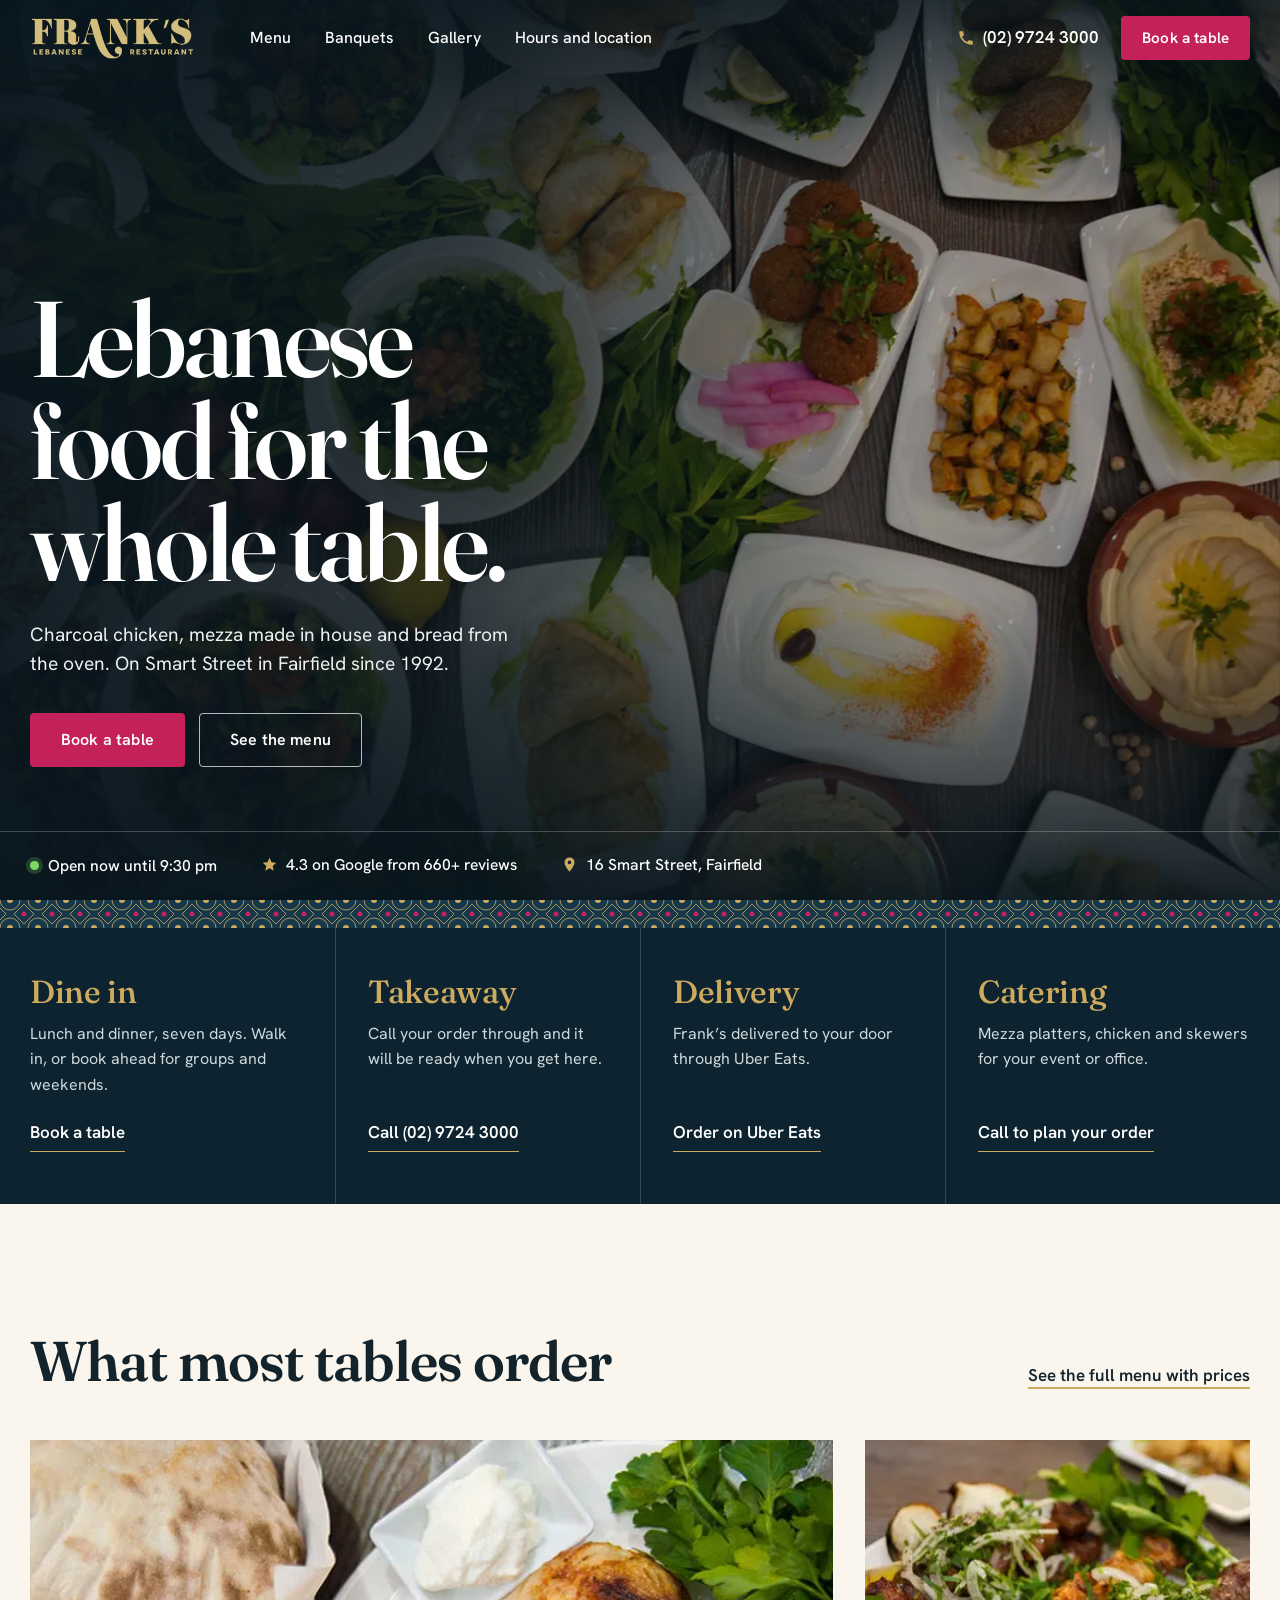
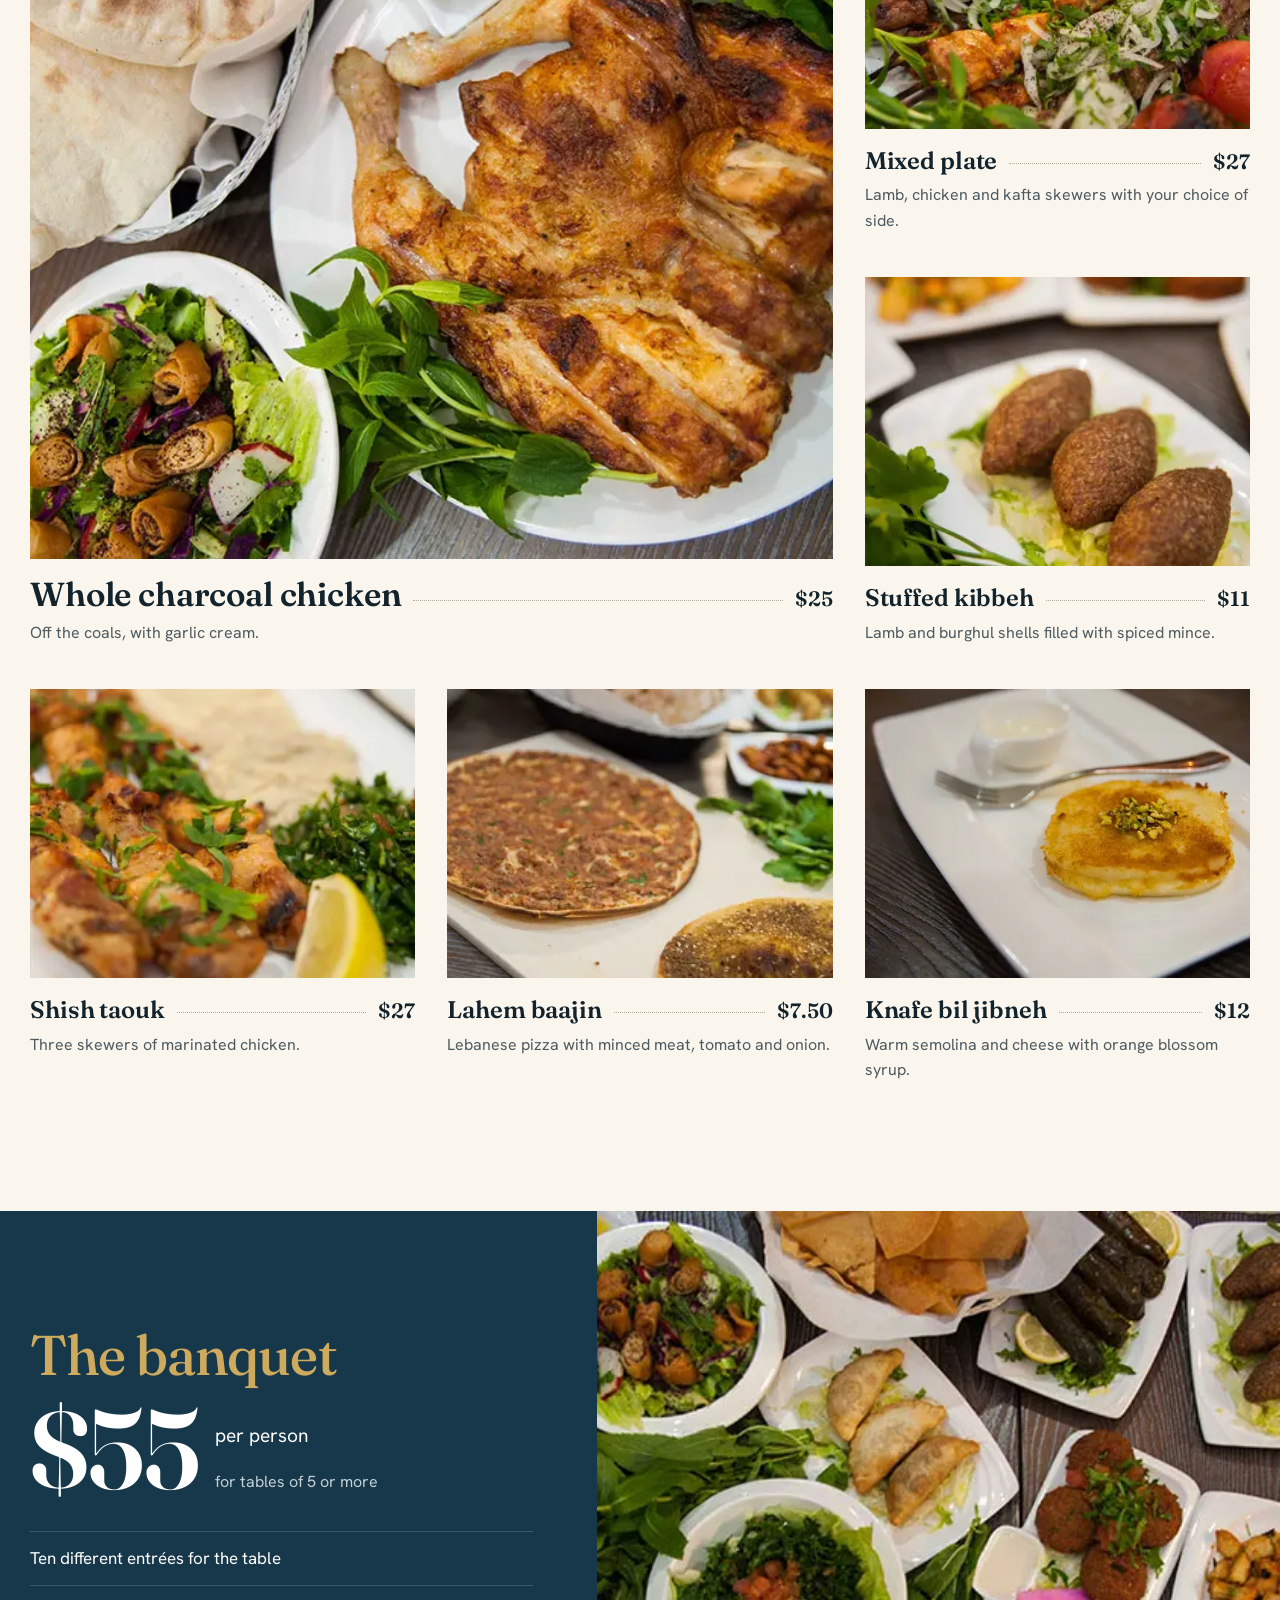
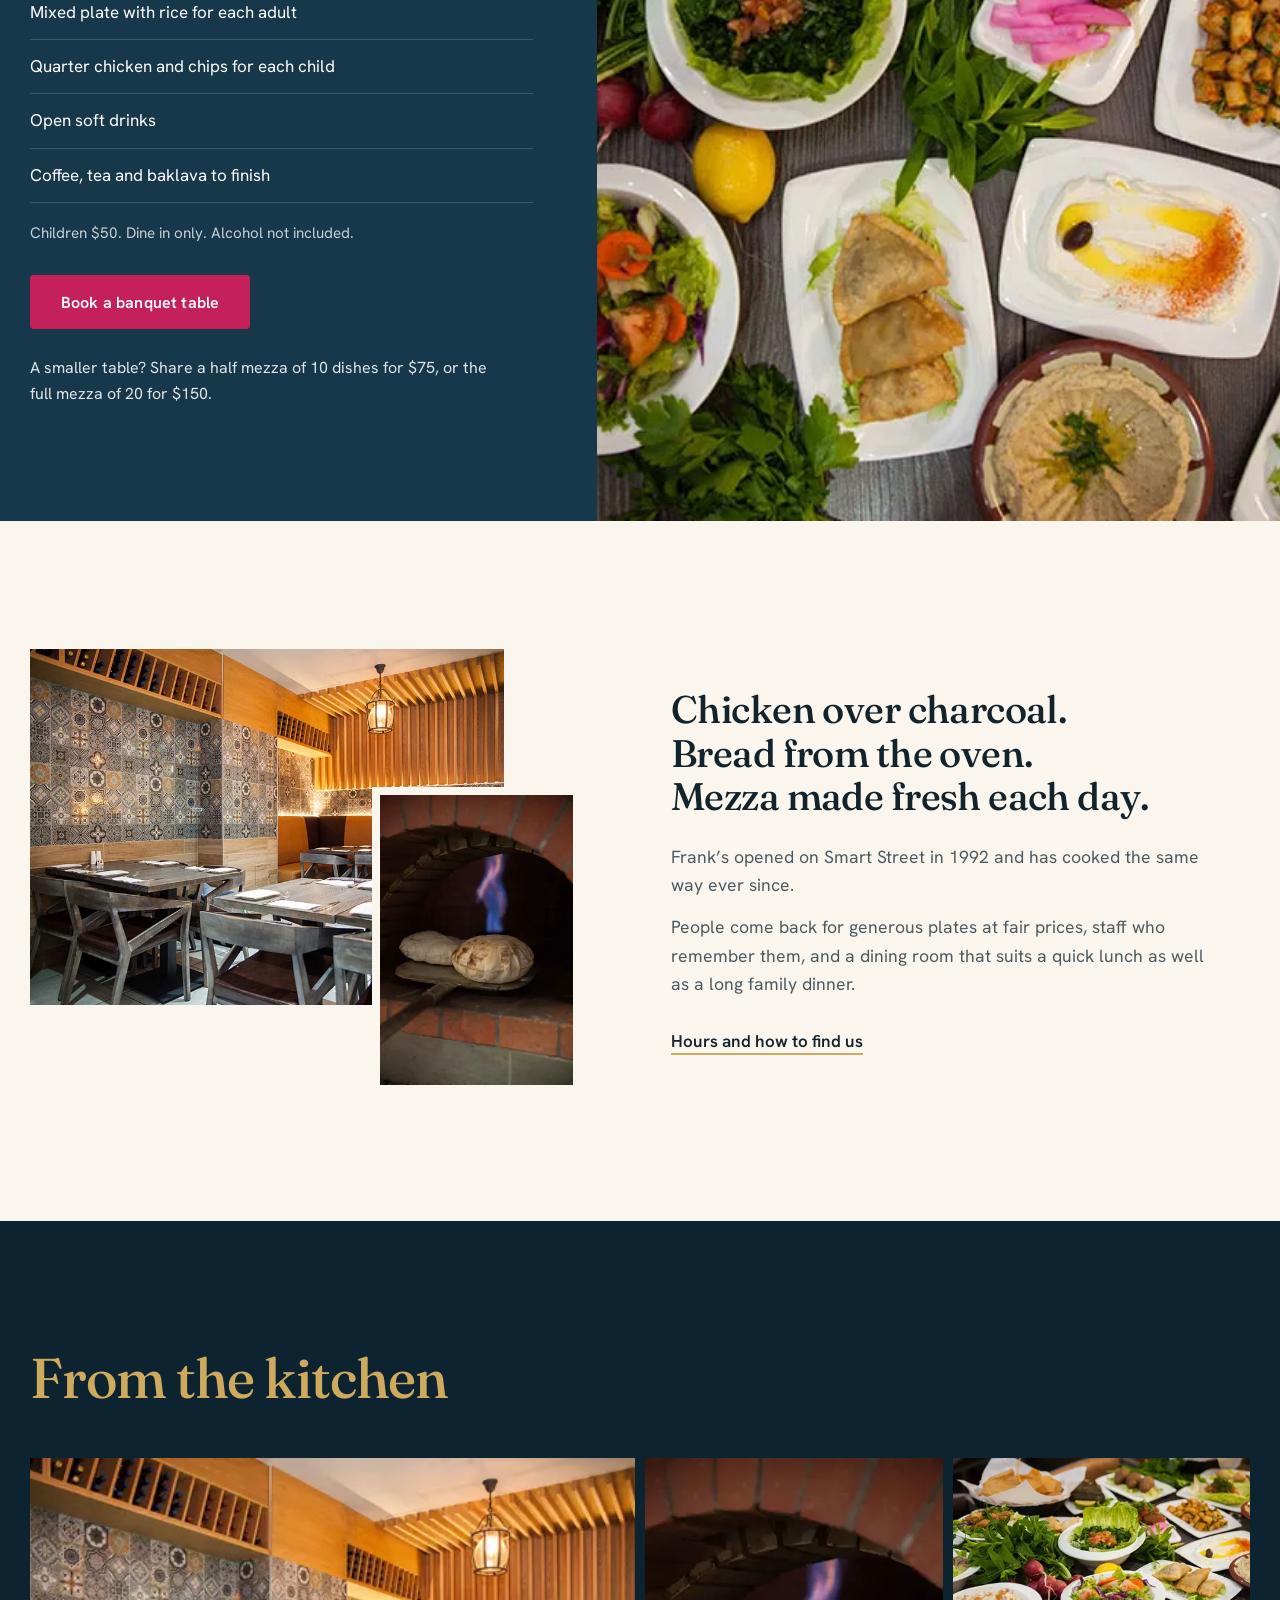
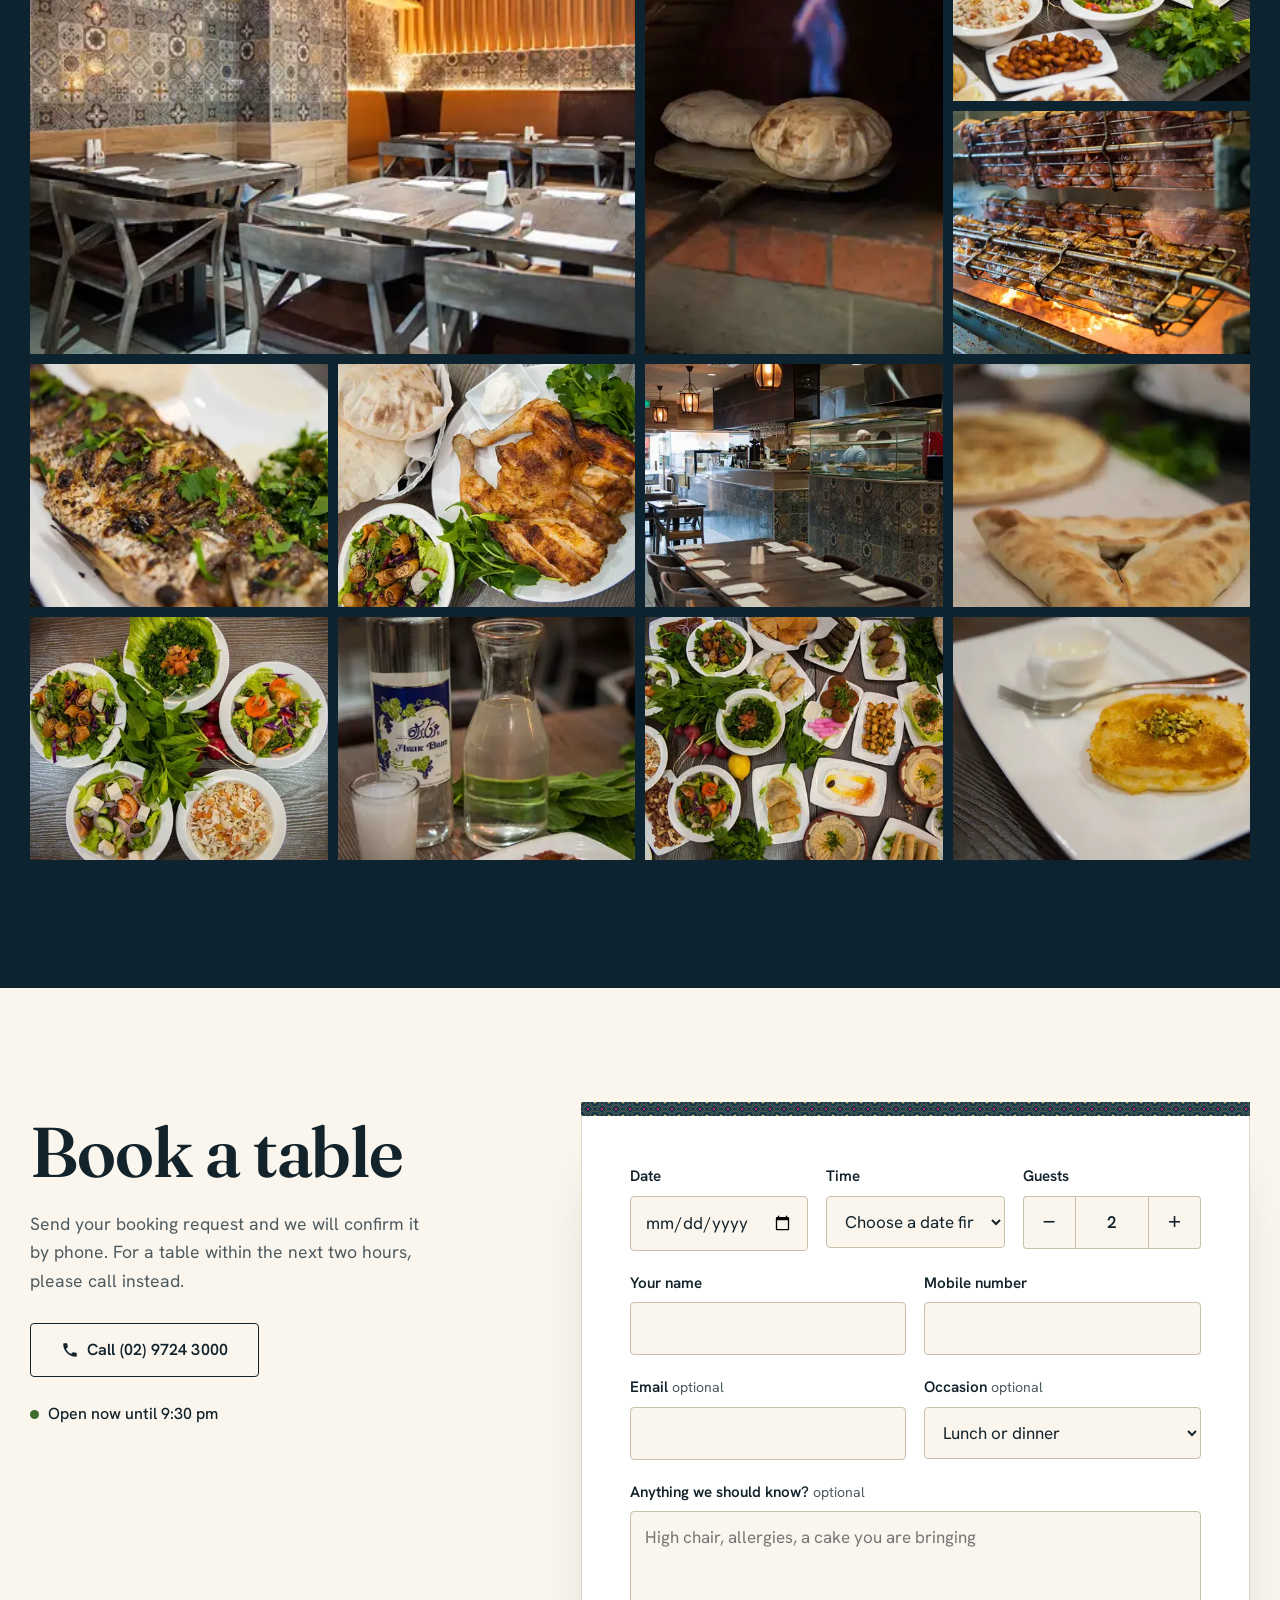
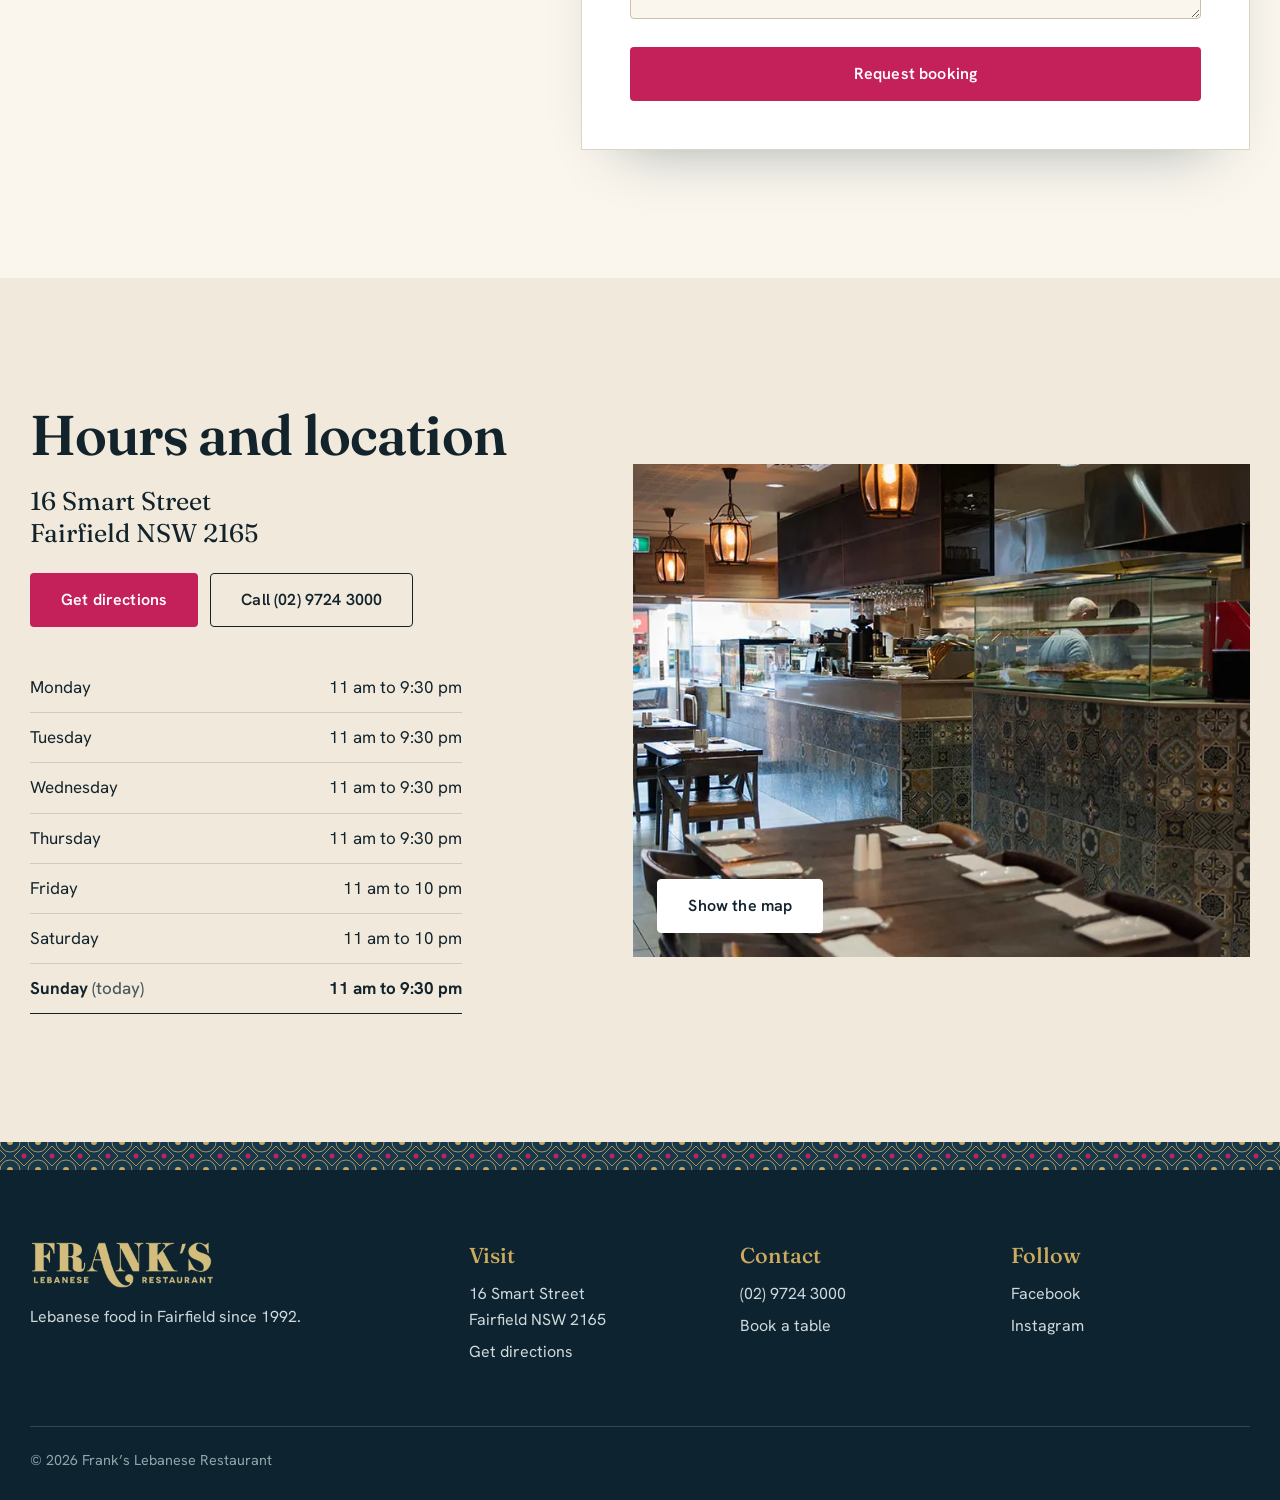
==== commit b3d23686: "Change heading typeface to Fraunces Co-Authored-By: Claude Fable 5.2 <noreply@anthropic.com>" ====
--- a/index.html
+++ b/index.html
@@ -16,8 +16,8 @@
 <link rel="icon" href="assets/img/favicon.svg" type="image/svg+xml">
 <link rel="preconnect" href="https://fonts.googleapis.com">
 <link rel="preconnect" href="https://fonts.gstatic.com" crossorigin>
-<link rel="stylesheet" href="https://fonts.googleapis.com/css2?family=Bodoni+Moda:opsz,wght@6..96,500..800&family=Hanken+Grotesk:wght@400;500;600;700&display=swap">
-<link rel="stylesheet" href="assets/css/site.css?v=3">
+<link rel="stylesheet" href="https://fonts.googleapis.com/css2?family=Fraunces:opsz,wght@9..144,400..700&family=Hanken+Grotesk:wght@400;500;600;700&display=swap">
+<link rel="stylesheet" href="assets/css/site.css?v=4">
 <link rel="preload" as="image" href="assets/img/hero-1800.webp" imagesrcset="assets/img/hero-1000.webp 1000w, assets/img/hero-1800.webp 1800w" imagesizes="100vw">
 <script type="application/ld+json">{"@context":"https://schema.org","@type":"Restaurant","name":"Frank’s Lebanese Restaurant","url":"https://frankslebanesefood.com.au","image":"https://frankslebanesefood.com.au/assets/img/share.jpg","telephone":"+61297243000","servesCuisine":["Lebanese","Middle Eastern"],"priceRange":"$$","acceptsReservations":true,"hasMenu":"https://frankslebanesefood.com.au/menu.html","address":{"@type":"PostalAddress","streetAddress":"16 Smart Street","addressLocality":"Fairfield","addressRegion":"NSW","postalCode":"2165","addressCountry":"AU"},"openingHoursSpecification":[{"@type":"OpeningHoursSpecification","dayOfWeek":"Monday","opens":"11:00","closes":"21:30"},{"@type":"OpeningHoursSpecification","dayOfWeek":"Tuesday","opens":"11:00","closes":"21:30"},{"@type":"OpeningHoursSpecification","dayOfWeek":"Wednesday","opens":"11:00","closes":"21:30"},{"@type":"OpeningHoursSpecification","dayOfWeek":"Thursday","opens":"11:00","closes":"21:30"},{"@type":"OpeningHoursSpecification","dayOfWeek":"Friday","opens":"11:00","closes":"22:00"},{"@type":"OpeningHoursSpecification","dayOfWeek":"Saturday","opens":"11:00","closes":"22:00"},{"@type":"OpeningHoursSpecification","dayOfWeek":"Sunday","opens":"11:00","closes":"21:30"}],"sameAs":["https://www.facebook.com/Frankslebaneserestaurant/","https://www.instagram.com/frankslebaneserestaurant/"]}</script>
 </head>
@@ -330,6 +330,6 @@
   <a class="action-book" href="index.html#book"><svg viewBox="0 0 24 24" aria-hidden="true"><path d="M7 2a1 1 0 0 1 1 1v1h8V3a1 1 0 1 1 2 0v1h1a2 2 0 0 1 2 2v13a2 2 0 0 1-2 2H5a2 2 0 0 1-2-2V6a2 2 0 0 1 2-2h1V3a1 1 0 0 1 1-1zm12 8H5v9h14zM8 12.5h3v3H8z"/></svg><span>Book</span></a>
 </nav>
 <script id="site-data" type="application/json">{"hours":[{"day":"Monday","open":"11:00","close":"21:30"},{"day":"Tuesday","open":"11:00","close":"21:30"},{"day":"Wednesday","open":"11:00","close":"21:30"},{"day":"Thursday","open":"11:00","close":"21:30"},{"day":"Friday","open":"11:00","close":"22:00"},{"day":"Saturday","open":"11:00","close":"22:00"},{"day":"Sunday","open":"11:00","close":"21:30"}],"booking":{"slotMinutes":30,"lastBookingMinutesBeforeClose":60,"maxGuestsOnline":30},"phone":"(02) 9724 3000","demo":true}</script>
-<script src="assets/js/site.js?v=3" defer></script>
+<script src="assets/js/site.js?v=4" defer></script>
 </body>
 </html>
--- a/assets/css/site.css
+++ b/assets/css/site.css
@@ -13,7 +13,7 @@
   --plate: #ffffff;
   --line: #ddd5c4;
   --line-dark: rgba(255, 255, 255, .16);
-  --display: "Bodoni Moda", "Didot", "Bodoni MT", Georgia, serif;
+  --display: "Fraunces", Georgia, serif;
   --body: "Hanken Grotesk", system-ui, -apple-system, "Segoe UI", sans-serif;
   --header-h: 76px;
   --radius: 4px;
